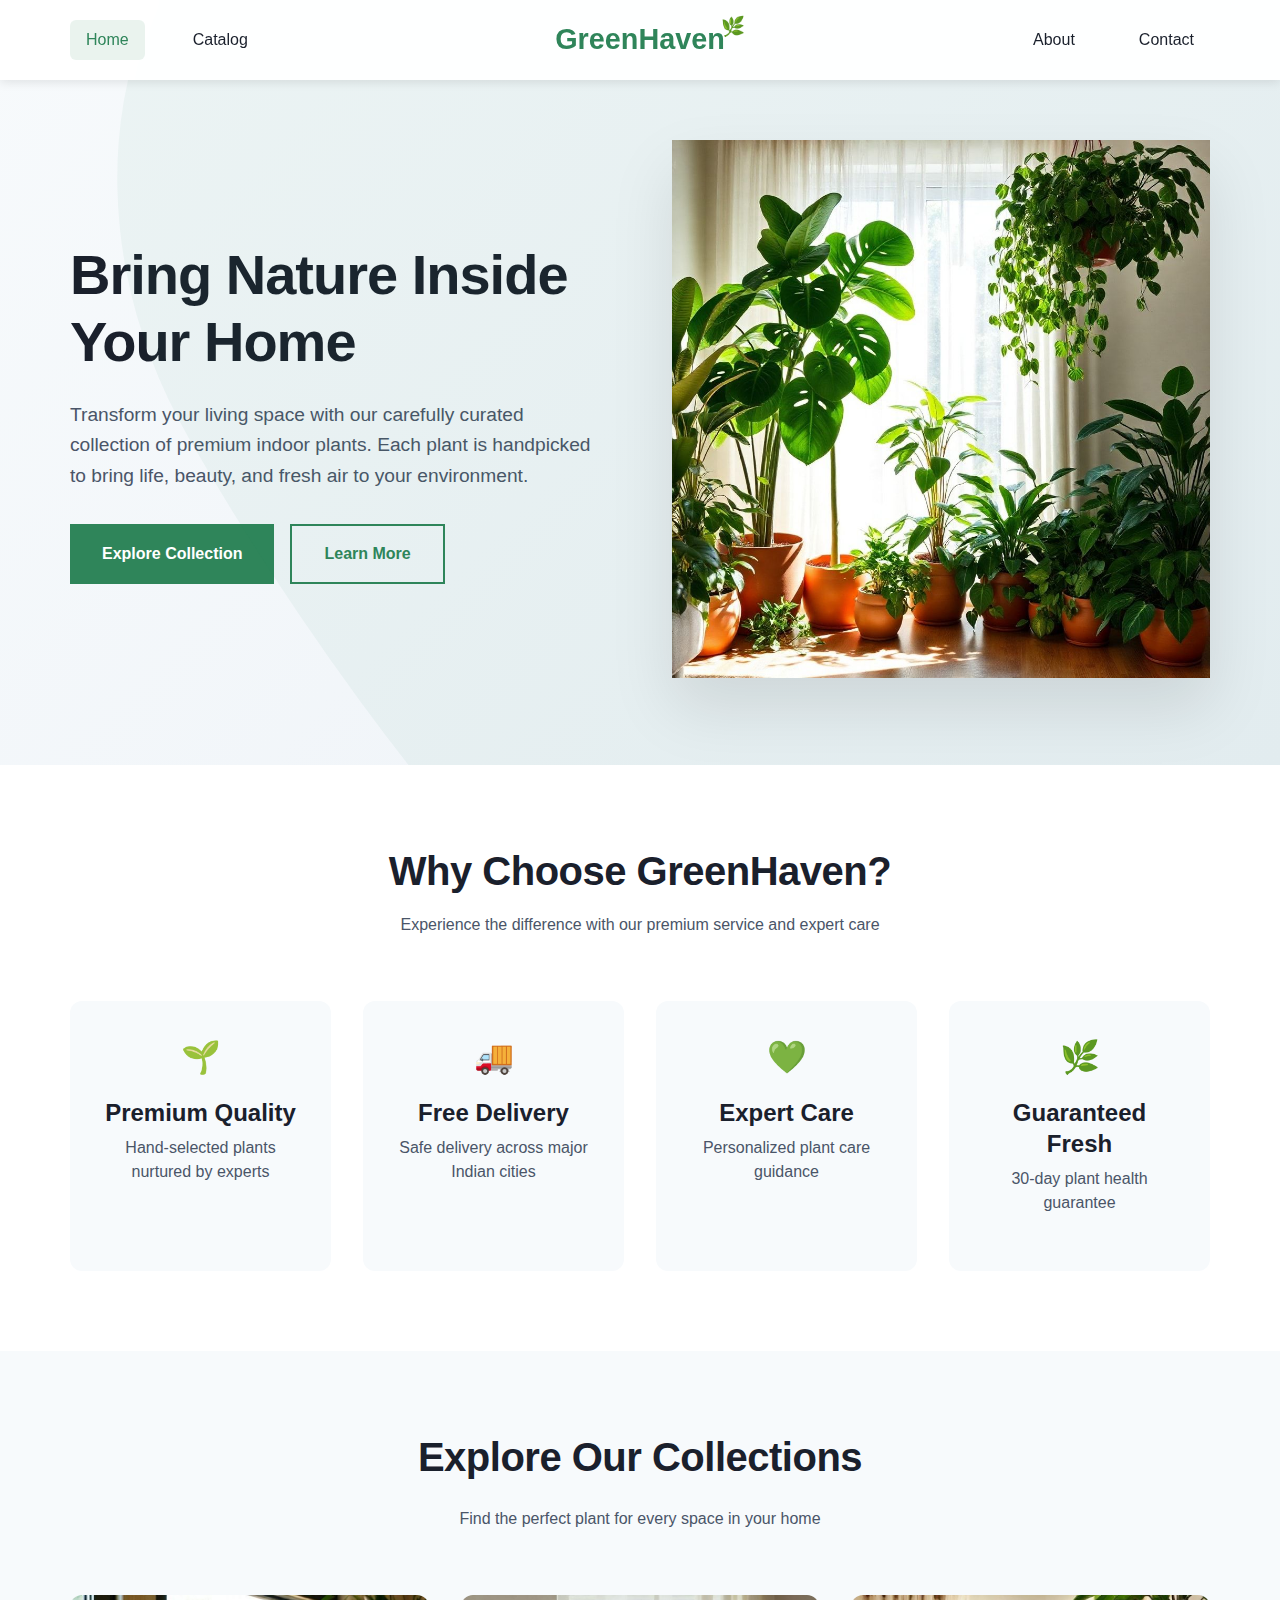
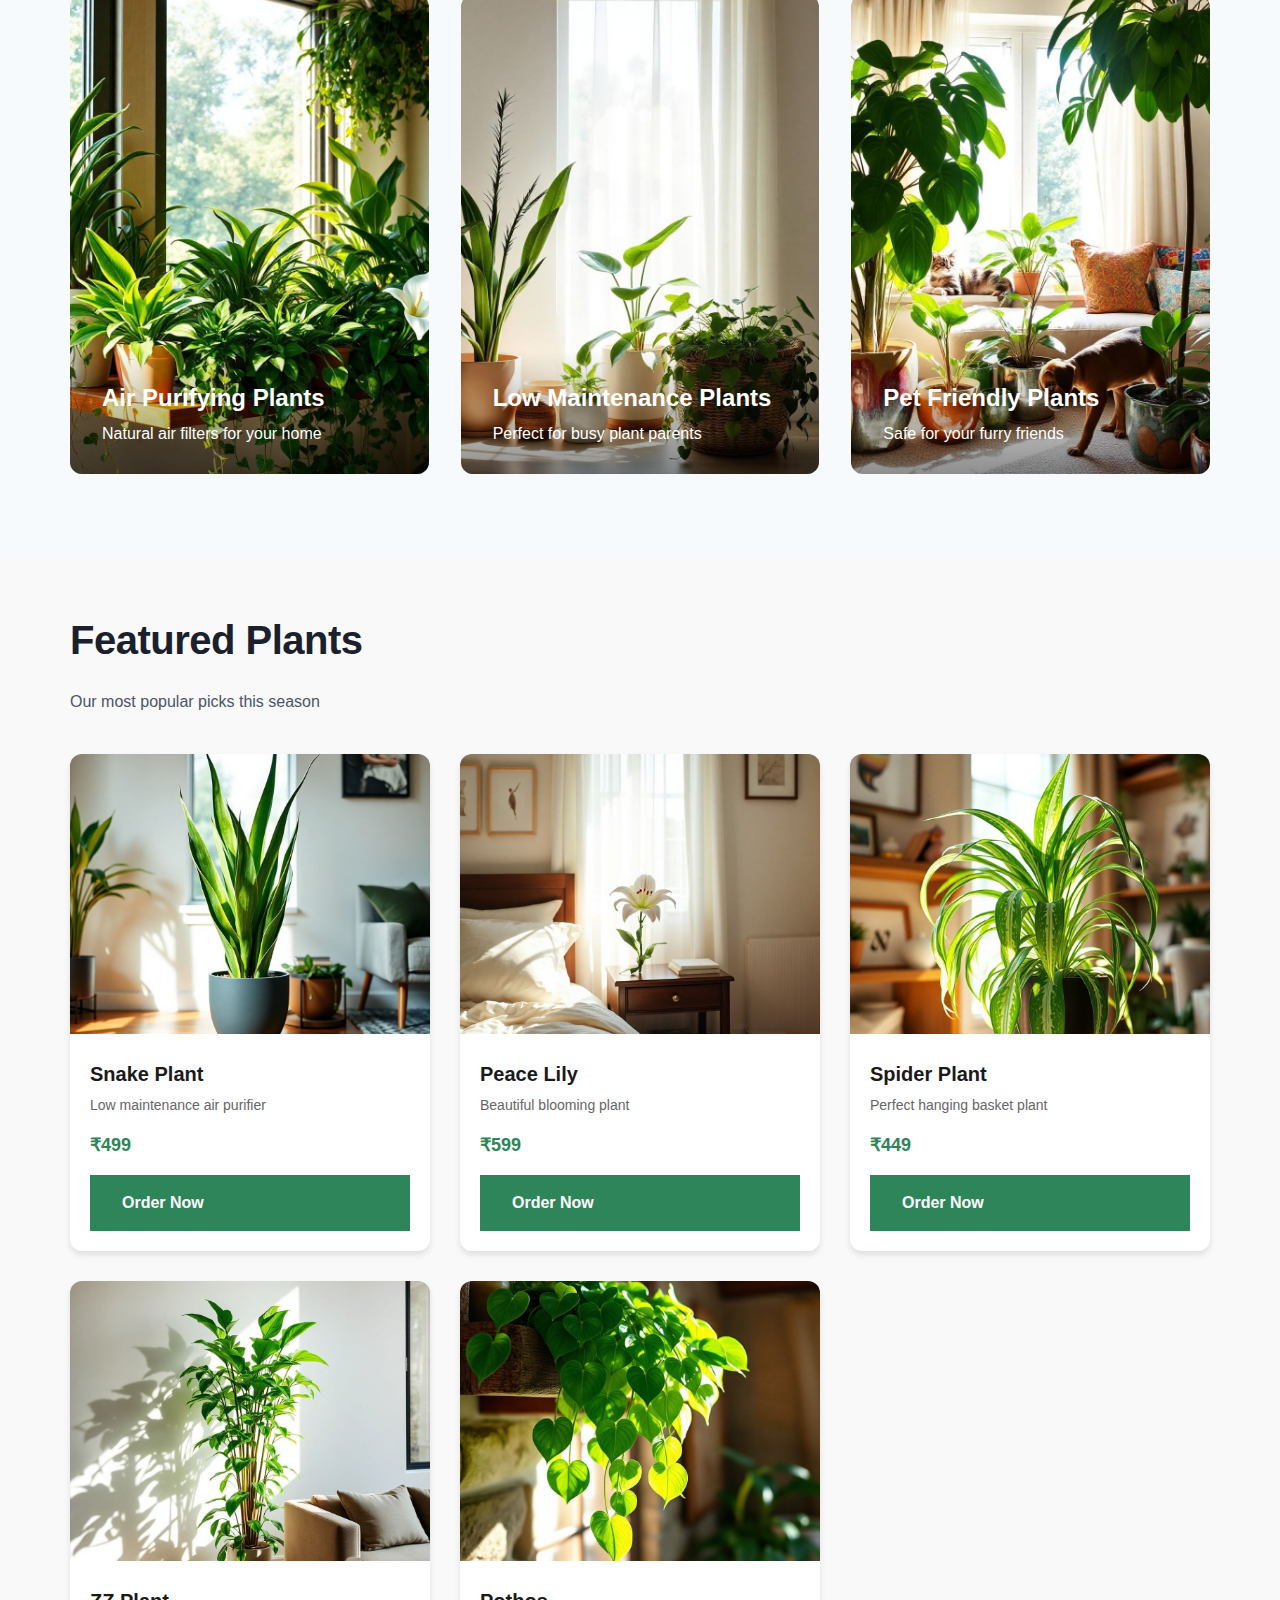
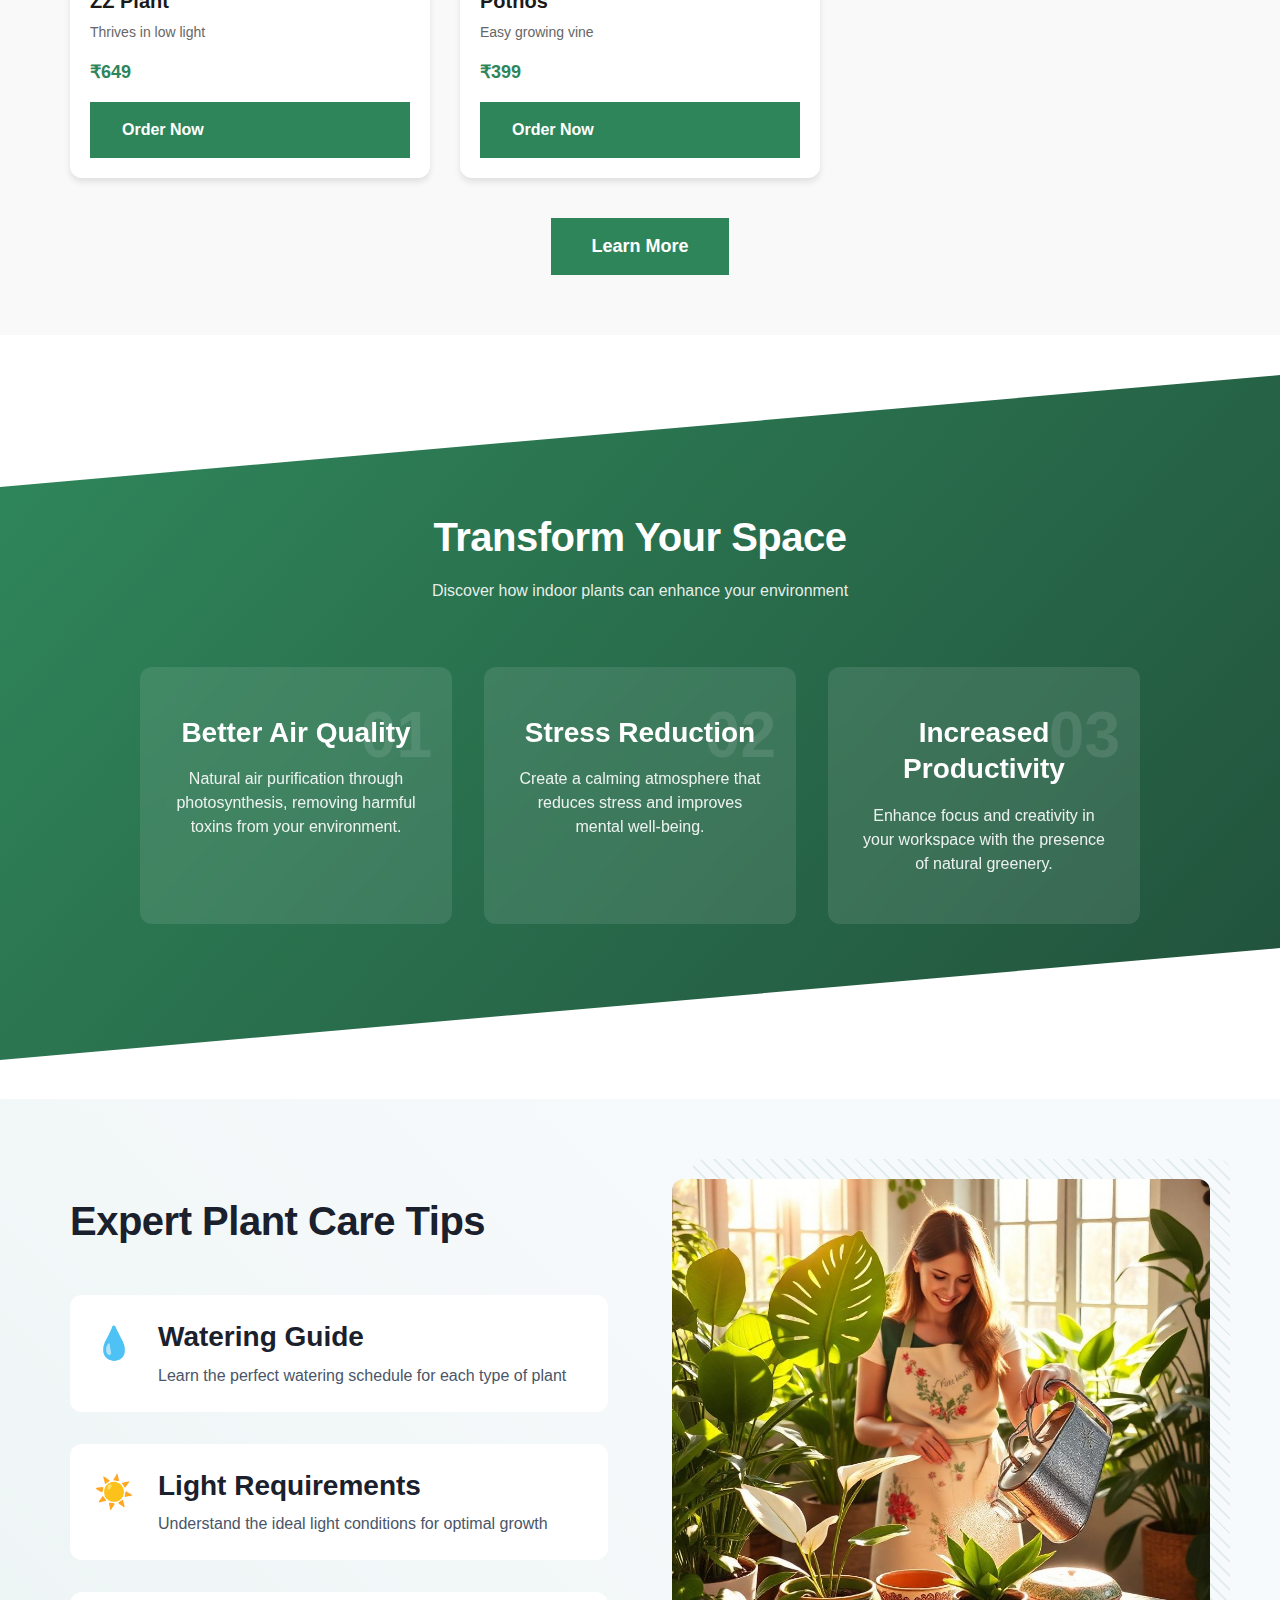
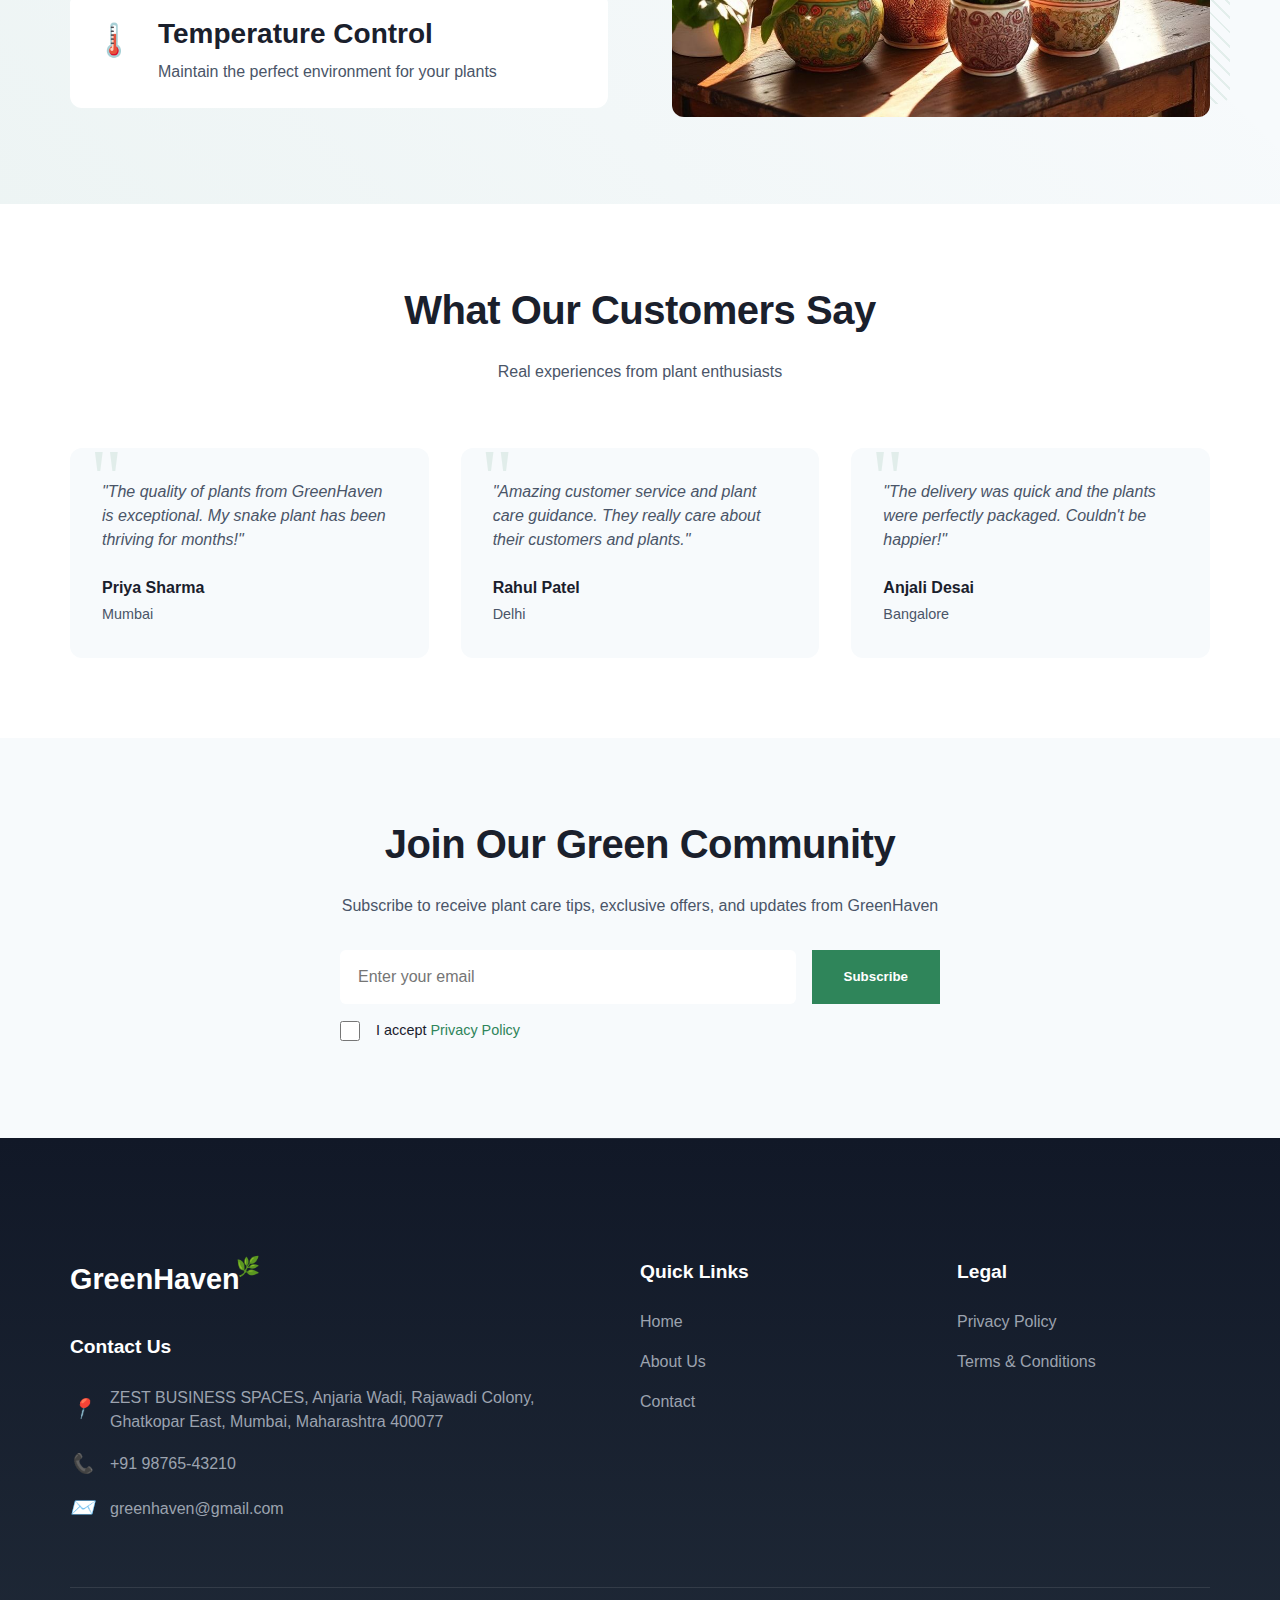
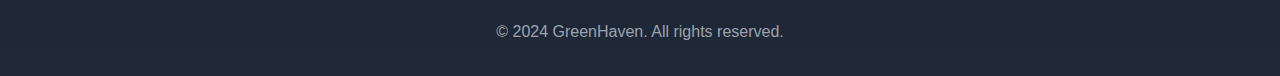
==== index.html @ f8d78986 "initial commit" ====
<!DOCTYPE html>
<html lang="en">
<head>
    <meta charset="UTF-8">
    <meta name="viewport" content="width=device-width, initial-scale=1.0">
    <title>GreenHaven - Premium Indoor Plants in India</title>
    <meta name="description" content="Discover our collection of premium indoor plants. We offer a wide variety of air-purifying, low-maintenance, and pet-friendly plants for your home or office.">
    <link rel="stylesheet" href="css/style.css">
</head>
<body>
    <header class="header">
        <div class="container">
            <nav class="nav-left">
                <a href="index.html" class="nav-link active">Home</a>
                <a href="catalog.html" class="nav-link">Catalog</a>
            </nav>
            <a href="index.html" class="logo">GreenHaven</a>
            <nav class="nav-right">
                <a href="about.html" class="nav-link">About</a>
                <a href="contact.html" class="nav-link">Contact</a>
            </nav>
            <button class="nav-toggle" aria-label="Toggle menu">
                <span></span>
                <span></span>
                <span></span>
            </button>
        </div>
    </header>

    <main>
        <section class="hero">
            <div class="container">
                <div class="hero-content">
                    <h1>Bring Nature Inside Your Home</h1>
                    <p>Transform your living space with our carefully curated collection of premium indoor plants. Each plant is handpicked to bring life, beauty, and fresh air to your environment.</p>
                    <div class="hero-buttons">
                        <a href="#featured" class="btn">Explore Collection</a>
                        <a href="about.html" class="btn btn-outline">Learn More</a>
                    </div>
                </div>
                <div class="hero-image">
                    <img src="img/home-bg.jpg" alt="Beautiful indoor plants collection">
                </div>
            </div>
        </section>

        <section class="features">
            <div class="container">
                <div class="features-header">
                    <h2>Why Choose GreenHaven?</h2>
                    <p>Experience the difference with our premium service and expert care</p>
                </div>
                <div class="features-grid">
                    <div class="feature-card">
                        <div class="feature-icon">🌱</div>
                        <h3>Premium Quality</h3>
                        <p>Hand-selected plants nurtured by experts</p>
                    </div>
                    <div class="feature-card">
                        <div class="feature-icon">🚚</div>
                        <h3>Free Delivery</h3>
                        <p>Safe delivery across major Indian cities</p>
                    </div>
                    <div class="feature-card">
                        <div class="feature-icon">💚</div>
                        <h3>Expert Care</h3>
                        <p>Personalized plant care guidance</p>
                    </div>
                    <div class="feature-card">
                        <div class="feature-icon">🌿</div>
                        <h3>Guaranteed Fresh</h3>
                        <p>30-day plant health guarantee</p>
                    </div>
                </div>
            </div>
        </section>

        <section class="categories">
            <div class="container">
                <div class="categories-header">
                    <h2>Explore Our Collections</h2>
                    <p>Find the perfect plant for every space in your home</p>
                </div>
                <div class="categories-grid">
                    <div class="category-card">
                        <img src="img/category1.jpg" alt="Air Purifying Plants">
                        <div class="category-content">
                            <h3>Air Purifying Plants</h3>
                            <p>Natural air filters for your home</p>
                            <a href="catalog.html" class="btn">View Collection</a>
                        </div>
                    </div>
                    <div class="category-card">
                        <img src="img/category2.jpg" alt="Low Maintenance Plants">
                        <div class="category-content">
                            <h3>Low Maintenance Plants</h3>
                            <p>Perfect for busy plant parents</p>
                            <a href="catalog.html" class="btn">View Collection</a>
                        </div>
                    </div>
                    <div class="category-card">
                        <img src="img/category3.jpg" alt="Pet Friendly Plants">
                        <div class="category-content">
                            <h3>Pet Friendly Plants</h3>
                            <p>Safe for your furry friends</p>
                            <a href="catalog.html" class="btn">View Collection</a>
                        </div>
                    </div>
                </div>
            </div>
        </section>

        <section class="featured">
            <div class="container">
                <div class="section-header">
                    <h2>Featured Plants</h2>
                    <p>Our most popular picks this season</p>
                </div>
                <div class="featured-grid">
                    <div class="product-card">
                        <img src="img/feature1.jpg" alt="Snake Plant">
                        <div class="product-content">
                            <h3>Snake Plant</h3>
                            <p>Low maintenance air purifier</p>
                            <span class="price">₹499</span>
                            <a href="contact.html" class="btn">Order Now</a>
                        </div>
                    </div>
                    <div class="product-card">
                        <img src="img/feature2.jpg" alt="Peace Lily">
                        <div class="product-content">
                            <h3>Peace Lily</h3>
                            <p>Beautiful blooming plant</p>
                            <span class="price">₹599</span>
                            <a href="contact.html" class="btn">Order Now</a>
                        </div>
                    </div>
                    <div class="product-card">
                        <img src="img/feature3.jpg" alt="Spider Plant">
                        <div class="product-content">
                            <h3>Spider Plant</h3>
                            <p>Perfect hanging basket plant</p>
                            <span class="price">₹449</span>
                            <a href="contact.html" class="btn">Order Now</a>
                        </div>
                    </div>
                    <div class="product-card">
                        <img src="img/feature4.jpg" alt="ZZ Plant">
                        <div class="product-content">
                            <h3>ZZ Plant</h3>
                            <p>Thrives in low light</p>
                            <span class="price">₹649</span>
                            <a href="contact.html" class="btn">Order Now</a>
                        </div>
                    </div>
                    <div class="product-card">
                        <img src="img/feature5.jpg" alt="Pothos">
                        <div class="product-content">
                            <h3>Pothos</h3>
                            <p>Easy growing vine</p>
                            <span class="price">₹399</span>
                            <a href="contact.html" class="btn">Order Now</a>
                        </div>
                    </div>
                </div>
                <div class="featured-cta">
                    <a href="catalog.html" class="btn btn-lg">Learn More</a>
                </div>
            </div>
        </section>

        <section class="benefits-diagonal">
            <div class="container">
                <div class="benefits-content">
                    <h2>Transform Your Space</h2>
                    <p>Discover how indoor plants can enhance your environment</p>
                    <div class="benefits-cards">
                        <div class="benefit-card">
                            <span class="benefit-number">01</span>
                            <h3>Better Air Quality</h3>
                            <p>Natural air purification through photosynthesis, removing harmful toxins from your environment.</p>
                        </div>
                        <div class="benefit-card">
                            <span class="benefit-number">02</span>
                            <h3>Stress Reduction</h3>
                            <p>Create a calming atmosphere that reduces stress and improves mental well-being.</p>
                        </div>
                        <div class="benefit-card">
                            <span class="benefit-number">03</span>
                            <h3>Increased Productivity</h3>
                            <p>Enhance focus and creativity in your workspace with the presence of natural greenery.</p>
                        </div>
                    </div>
                </div>
            </div>
        </section>

        <section class="showcase">
            <div class="container">
                <div class="showcase-grid">
                    <div class="showcase-content">
                        <h2>Expert Plant Care Tips</h2>
                        <div class="care-tips">
                            <div class="tip">
                                <div class="tip-icon">💧</div>
                                <div class="tip-content">
                                    <h3>Watering Guide</h3>
                                    <p>Learn the perfect watering schedule for each type of plant</p>
                                </div>
                            </div>
                            <div class="tip">
                                <div class="tip-icon">☀️</div>
                                <div class="tip-content">
                                    <h3>Light Requirements</h3>
                                    <p>Understand the ideal light conditions for optimal growth</p>
                                </div>
                            </div>
                            <div class="tip">
                                <div class="tip-icon">🌡️</div>
                                <div class="tip-content">
                                    <h3>Temperature Control</h3>
                                    <p>Maintain the perfect environment for your plants</p>
                                </div>
                            </div>
                        </div>
                    </div>
                    <div class="showcase-image">
                        <img src="img/showcase.jpg" alt="Plant care demonstration">
                        <div class="showcase-pattern"></div>
                    </div>
                </div>
            </div>
        </section>

        <section class="testimonials">
            <div class="container">
                <div class="testimonials-header">
                    <h2>What Our Customers Say</h2>
                    <p>Real experiences from plant enthusiasts</p>
                </div>
                <div class="testimonials-wrapper">
                    <div class="testimonial">
                        <div class="testimonial-content">
                            <p>"The quality of plants from GreenHaven is exceptional. My snake plant has been thriving for months!"</p>
                            <div class="testimonial-author">
                                <div class="author-info">
                                    <h4>Priya Sharma</h4>
                                    <p>Mumbai</p>
                                </div>
                            </div>
                        </div>
                    </div>
                    <div class="testimonial">
                        <div class="testimonial-content">
                            <p>"Amazing customer service and plant care guidance. They really care about their customers and plants."</p>
                            <div class="testimonial-author">
                                <div class="author-info">
                                    <h4>Rahul Patel</h4>
                                    <p>Delhi</p>
                                </div>
                            </div>
                        </div>
                    </div>
                    <div class="testimonial">
                        <div class="testimonial-content">
                            <p>"The delivery was quick and the plants were perfectly packaged. Couldn't be happier!"</p>
                            <div class="testimonial-author">
                                <div class="author-info">
                                    <h4>Anjali Desai</h4>
                                    <p>Bangalore</p>
                                </div>
                            </div>
                        </div>
                    </div>
                </div>
            </div>
        </section>

        <section class="newsletter">
            <div class="container">
                <div class="newsletter-content">
                    <div class="newsletter-text">
                        <h2>Join Our Green Community</h2>
                        <p>Subscribe to receive plant care tips, exclusive offers, and updates from GreenHaven</p>
                    </div>
                    <form action="thanks_form.php" method="POST" class="newsletter-form">
                        <div class="form-group">
                            <input type="email" name="email" placeholder="Enter your email" required>
                            <button type="submit" class="btn">Subscribe</button>
                        </div>
                        <div class="form-group checkbox-group">
                            <input type="checkbox" id="newsletter-privacy" name="privacy" value="on" required>
                            <label for="newsletter-privacy">I accept <a href="privacy-policy.html">Privacy Policy</a></label>
                        </div>
                    </form>
                </div>
            </div>
        </section>
    </main>

    <footer class="footer">
        <div class="container">
            <div class="footer-grid">
                <div class="footer-brand">
                    <a href="index.html" class="logo">GreenHaven</a>
                    <div class="footer-contact">
                        <h4>Contact Us</h4>
                        <div class="footer-contact-list">
                            <div class="contact-item">
                                <i>📍</i>
                                <a href="https://maps.app.goo.gl/xHXfUvN7m8fywmsn8" target="_blank">
                                    ZEST BUSINESS SPACES, Anjaria Wadi, Rajawadi Colony, Ghatkopar East, Mumbai, Maharashtra 400077
                                </a>
                            </div>
                            <div class="contact-item">
                                <i>📞</i>
                                <a href="tel:+919876543210">+91 98765-43210</a>
                            </div>
                            <div class="contact-item">
                                <i>✉️</i>
                                <a href="mailto:greenhaven@gmail.com">greenhaven@gmail.com</a>
                            </div>
                        </div>
                    </div>
                </div>
                <nav class="footer-nav">
                    <h4>Quick Links</h4>
                    <ul>
                        <li><a href="index.html">Home</a></li>
                        <li><a href="about.html">About Us</a></li>
                        <li><a href="contact.html">Contact</a></li>
                    </ul>
                </nav>
                <nav class="footer-nav">
                    <h4>Legal</h4>
                    <ul>
                        <li><a href="privacy-policy.html">Privacy Policy</a></li>
                        <li><a href="terms-conditions.html">Terms & Conditions</a></li>
                    </ul>
                </nav>
            </div>
            <div class="footer-bottom">
                <p class="copyright">© 2024 GreenHaven. All rights reserved.</p>
            </div>
        </div>
    </footer>

    <script src="js/slider.js"></script>
</body>
</html>
---- css/style.css ----
/* Font Face */
@font-face {
    font-family: 'Poppins';
    src: url('../fonts/Poppins-Light.woff2') format('woff2'),
         url('../fonts/Poppins-Light.woff') format('woff');
    font-weight: 300;
    font-style: normal;
    font-display: swap;
}

@font-face {
    font-family: 'Poppins';
    src: url('../fonts/Poppins-Regular.woff2') format('woff2'),
         url('../fonts/Poppins-Regular.woff') format('woff');
    font-weight: 400;
    font-style: normal;
    font-display: swap;
}

@font-face {
    font-family: 'Poppins';
    src: url('../fonts/Poppins-Medium.woff2') format('woff2'),
         url('../fonts/Poppins-Medium.woff') format('woff');
    font-weight: 500;
    font-style: normal;
    font-display: swap;
}

@font-face {
    font-family: 'Poppins';
    src: url('../fonts/Poppins-SemiBold.woff2') format('woff2'),
         url('../fonts/Poppins-SemiBold.woff') format('woff');
    font-weight: 600;
    font-style: normal;
    font-display: swap;
}

@font-face {
    font-family: 'Poppins';
    src: url('../fonts/Poppins-Bold.woff2') format('woff2'),
         url('../fonts/Poppins-Bold.woff') format('woff');
    font-weight: 700;
    font-style: normal;
    font-display: swap;
}

/* Root Variables */
:root {
    --primary-color: #2F855A;
    --primary-dark: #22543D;
    --text-color: #1A202C;
    --light-text: #4A5568;
    --bg-color: #F7FAFC;
    --white: #FFFFFF;
    --container-width: 1200px;
    --header-height: 80px;
    --section-spacing: 80px;
    --card-radius: 12px;
    --transition: all 0.3s ease;
    --font-family: 'Poppins', -apple-system, BlinkMacSystemFont, 'Segoe UI', Roboto, Oxygen, Ubuntu, Cantarell, 'Open Sans', 'Helvetica Neue', sans-serif;
}

/* Base Styles */
* {
    margin: 0;
    padding: 0;
    box-sizing: border-box;
}

body {
    font-family: var(--font-family);
    color: var(--text-color);
    line-height: 1.5;
    background: var(--white);
}

.container {
    max-width: var(--container-width);
    margin: 0 auto;
    padding: 0 30px;
}

/* Typography */
h1, h2, h3 {
    font-weight: 700;
    line-height: 1.3;
    margin-bottom: 1.5rem;
}

h1 {
    font-size: 4rem;
    letter-spacing: -1px;
}

h2 {
    font-size: 2.5rem;
    letter-spacing: -0.5px;
}

h3 {
    font-size: 1.75rem;
}

p {
    margin-bottom: 1.5rem;
    color: var(--light-text);
}

/* Buttons */
.btn {
    display: inline-flex;
    align-items: center;
    padding: 16px 32px;
    background: var(--primary-color);
    color: white;
    text-decoration: none;
    border-radius: var(--border-radius);
    font-weight: 600;
    transition: var(--transition);
    border: none;
    cursor: pointer;
}

.btn:hover {
    background: var(--accent-color);
    transform: translateY(-2px);
    box-shadow: 0 10px 20px rgba(0,0,0,0.1);
}

.btn-outline {
    background: transparent;
    border: 2px solid var(--primary-color);
    color: var(--primary-color);
}

.btn-outline:hover {
    background: var(--primary-color);
    color: white;
}

/* Header */
.header {
    position: fixed;
    top: 0;
    left: 0;
    width: 100%;
    height: var(--header-height);
    background: rgba(255, 255, 255, 0.95);
    backdrop-filter: blur(8px);
    box-shadow: 0 2px 10px rgba(0, 0, 0, 0.1);
    z-index: 1000;
    transition: var(--transition);
}

.header .container {
    display: grid;
    grid-template-columns: 1fr auto 1fr;
    align-items: center;
    height: 100%;
    gap: 2rem;
}

.nav-left, .nav-right {
    display: flex;
    align-items: center;
    gap: 2rem;
}

.nav-right {
    justify-content: flex-end;
}

.logo {
    font-size: 1.8rem;
    font-weight: 700;
    color: var(--primary-color);
    text-decoration: none;
    position: relative;
    justify-self: center;
}

.logo::after {
    content: '🌿';
    font-size: 1.2rem;
    position: absolute;
    top: -5px;
    right: -20px;
}

.nav-link {
    color: var(--text-color);
    text-decoration: none;
    font-weight: 500;
    padding: 0.5rem 1rem;
    border-radius: 6px;
    transition: var(--transition);
}

.nav-link:hover,
.nav-link.active {
    color: var(--primary-color);
    background: rgba(47, 133, 90, 0.1);
}

.nav-toggle {
    display: none;
    flex-direction: column;
    gap: 6px;
    background: none;
    border: none;
    padding: 0;
    cursor: pointer;
    width: 30px;
    height: 25px;
}

.nav-toggle span {
    display: block;
    width: 100%;
    height: 2px;
    background: var(--primary-color);
    transition: var(--transition);
}

.nav-toggle.active span:nth-child(1) {
    transform: translateY(8px) rotate(45deg);
}

.nav-toggle.active span:nth-child(2) {
    opacity: 0;
}

.nav-toggle.active span:nth-child(3) {
    transform: translateY(-8px) rotate(-45deg);
}

@media (max-width: 768px) {
    .header .container {
        grid-template-columns: auto auto;
    }

    .logo {
        order: 0;
        justify-self: start;
    }

    .nav-toggle {
        display: flex;
        order: 1;
        justify-self: end;
    }

    .nav-left, .nav-right {
        display: none;
    }

    .nav-left.active, .nav-right.active {
        display: flex;
        position: fixed;
        top: var(--header-height);
        left: 0;
        width: 100%;
        height: calc(100vh - var(--header-height));
        background: var(--white);
        flex-direction: column;
        align-items: center;
        justify-content: center;
        gap: 2rem;
        z-index: 1000;
    }
}

/* Hero section */
.hero {
    padding: calc(var(--header-height) + 60px) 0 var(--section-spacing);
    background: linear-gradient(135deg, #F7FAFC 0%, #EDF2F7 100%);
    position: relative;
    overflow: hidden;
}

.hero::before {
    content: '';
    position: absolute;
    top: -50%;
    right: -20%;
    width: 100%;
    height: 200%;
    background: var(--primary-color);
    transform: rotate(-30deg);
    opacity: 0.05;
    border-radius: 30% 70% 70% 30% / 30% 30% 70% 70%;
}

.hero .container {
    display: grid;
    grid-template-columns: 1fr 1fr;
    gap: 4rem;
    align-items: center;
}

.hero-content {
    max-width: 600px;
}

.hero-content h1 {
    font-size: 3.5rem;
    line-height: 1.2;
    margin-bottom: 1.5rem;
    color: var(--text-color);
}

.hero-content p {
    font-size: 1.2rem;
    line-height: 1.6;
    color: var(--light-text);
    margin-bottom: 2rem;
}

.hero-buttons {
    display: flex;
    gap: 1rem;
}

.hero-image {
    position: relative;
}

.hero-image::before {
    content: '';
    position: absolute;
    top: -20px;
    right: -20px;
    width: 100%;
    height: 100%;
    background: var(--accent-color);
    border-radius: var(--border-radius);
    opacity: 0.1;
    z-index: 0;
}

.hero-image img {
    position: relative;
    width: 100%;
    border-radius: var(--border-radius);
    box-shadow: 0 30px 60px rgba(0,0,0,0.1);
    z-index: 1;
}

/* Features section */
.features {
    padding: var(--section-spacing) 0;
    background: var(--white);
}

.features-header {
    text-align: center;
    max-width: 700px;
    margin: 0 auto 4rem;
}

.features-header h2 {
    font-size: 2.5rem;
    margin-bottom: 1rem;
}

.features-grid {
    display: grid;
    grid-template-columns: repeat(auto-fit, minmax(250px, 1fr));
    gap: 2rem;
}

.feature-card {
    padding: 2rem;
    background: var(--bg-color);
    border-radius: var(--card-radius);
    text-align: center;
    transition: var(--transition);
}

.feature-card:hover {
    transform: translateY(-5px);
    box-shadow: 0 10px 20px rgba(0, 0, 0, 0.1);
}

.feature-icon {
    font-size: 2.5rem;
    margin-bottom: 1rem;
}

.feature-card h3 {
    font-size: 1.5rem;
    margin-bottom: 0.5rem;
}

/* Categories section */
.categories {
    padding: var(--section-spacing) 0;
    background: var(--bg-color);
}

.categories-header {
    text-align: center;
    max-width: 700px;
    margin: 0 auto 4rem;
}

.categories-grid {
    display: grid;
    grid-template-columns: repeat(auto-fit, minmax(300px, 1fr));
    gap: 2rem;
}

.category-card {
    position: relative;
    border-radius: var(--card-radius);
    overflow: hidden;
    aspect-ratio: 3/4;
}

.category-card img {
    width: 100%;
    height: 100%;
    object-fit: cover;
    transition: var(--transition);
}

.category-content {
    position: absolute;
    bottom: 0;
    left: 0;
    right: 0;
    padding: 2rem;
    background: linear-gradient(to top, rgba(0, 0, 0, 0.8), transparent);
    color: var(--white);
    transform: translateY(100px);
    transition: var(--transition);
}

.category-card:hover .category-content {
    transform: translateY(0);
}

.category-card:hover img {
    transform: scale(1.1);
}

.category-content p {
		color: #fff;
}

.category-content h3 {
    font-size: 1.5rem;
    margin-bottom: 0.5rem;
}

.category-content .btn {
    margin-top: 1rem;
    background: var(--white);
    color: var(--primary-color);
}

.category-content .btn:hover {
    background: var(--primary-color);
    color: var(--white);
}

/* Featured Section */
.featured {
    padding: 60px 0;
    background: #f9f9f9;
}

.featured-grid {
    display: grid;
    grid-template-columns: repeat(3, 1fr);
    gap: 30px;
    margin-top: 40px;
}

.product-card {
    background: #fff;
    border-radius: 12px;
    overflow: hidden;
    box-shadow: 0 2px 8px rgba(0, 0, 0, 0.1);
    transition: transform 0.3s ease, box-shadow 0.3s ease;
}

.product-card:hover {
    transform: translateY(-5px);
    box-shadow: 0 4px 15px rgba(0, 0, 0, 0.15);
}

.product-card img {
    width: 100%;
    height: 280px;
    object-fit: cover;
    transition: transform 0.3s ease;
}

.product-card:hover img {
    transform: scale(1.05);
}

.product-content {
    padding: 20px;
}

.product-content h3 {
    margin: 0 0 8px;
    font-size: 20px;
    color: #1a1a1a;
}

.product-content p {
    margin: 0 0 16px;
    font-size: 14px;
    color: #666;
}

.product-content .price {
    display: block;
    font-size: 18px;
    font-weight: 600;
    color: var(--primary-color);
    margin-bottom: 16px;
}

.product-content .btn {
    width: 100%;
}

.featured-cta {
    text-align: center;
    margin-top: 40px;
}

.btn-lg {
    padding: 15px 40px;
    font-size: 18px;
}

@media (max-width: 1024px) {
    .featured-grid {
        grid-template-columns: repeat(2, 1fr);
        gap: 20px;
    }
}

@media (max-width: 768px) {
    .featured {
        padding: 40px 0;
    }
    
    .featured-grid {
        grid-template-columns: 1fr;
        gap: 20px;
    }
    
    .product-card img {
        height: 240px;
    }
    
    .product-content {
        padding: 15px;
    }
}

/* Footer */
.footer {
    background: linear-gradient(to bottom, #111827, #1F2937);
    color: var(--white);
    padding-top: 120px;
    position: relative;
}

.footer::before {
    content: '';
    position: absolute;
    top: 0;
    left: 50%;
    transform: translateX(-50%);
    width: 80%;
    height: 1px;
    background: linear-gradient(to right, transparent, rgba(255, 255, 255, 0.1), transparent);
}

.footer-grid {
    display: grid;
    grid-template-columns: 2fr 1fr 1fr;
    gap: 4rem;
    margin-bottom: 4rem;
}

.footer .logo {
    color: var(--white);
    margin-bottom: 2rem;
    display: inline-block;
}

.footer-contact h4 {
    font-size: 1.2rem;
    margin-bottom: 1.5rem;
    color: var(--white);
}

.footer-contact-list {
    display: flex;
    flex-direction: column;
    gap: 1rem;
}

.contact-item {
    display: flex;
    align-items: center;
    gap: 1rem;
}

.contact-item i {
    font-size: 1.2rem;
}

.contact-item a {
    color: #9CA3AF;
    text-decoration: none;
    transition: var(--transition);
}

.contact-item a:hover {
    color: var(--white);
}

.footer-nav h4 {
    font-size: 1.2rem;
    margin-bottom: 1.5rem;
    color: var(--white);
}

.footer-nav ul {
    list-style: none;
}

.footer-nav li:not(:last-child) {
    margin-bottom: 1rem;
}

.footer-nav a {
    color: #9CA3AF;
    text-decoration: none;
    transition: var(--transition);
}

.footer-nav a:hover {
    color: var(--white);
}

.footer-bottom {
    padding: 2rem 0;
    border-top: 1px solid rgba(255, 255, 255, 0.1);
    text-align: center;
}

.copyright {
    color: #9CA3AF;
    margin: 0;
}

@media (max-width: 768px) {
    .footer-grid {
        grid-template-columns: 1fr;
        gap: 3rem;
    }
}

/* Responsive Design */
@media (max-width: 1024px) {
    :root {
        --section-spacing: 80px;
    }

    .hero-content h1 {
        font-size: 3rem;
    }

    .slide {
        flex: 0 0 calc(50% - 1rem);
    }
}

@media (max-width: 768px) {
    .hero .container {
        grid-template-columns: 1fr;
        text-align: center;
    }

    .hero-buttons {
        justify-content: center;
    }

    .hero-image {
        grid-row: 1;
    }

    .slide {
        flex: 0 0 100%;
    }

    .footer-grid {
        grid-template-columns: 1fr;
        gap: 3rem;
    }
}

@media (max-width: 640px) {
    :root {
        --section-spacing: 60px;
    }

    .hero-content h1 {
        font-size: 2.5rem;
    }

    .features-grid,
    .categories-grid {
        grid-template-columns: 1fr;
    }

    .nav-toggle {
        display: block;
    }

    .nav-list {
        position: fixed;
        top: var(--header-height);
        left: 0;
        width: 100%;
        height: calc(100vh - var(--header-height));
        background: var(--white);
        flex-direction: column;
        align-items: center;
        padding: 2rem;
        transform: translateX(100%);
        transition: var(--transition);
    }

    .nav-list.active {
        transform: translateX(0);
    }
}

/* About Hero Section */
.about-hero {
    padding: calc(var(--header-height) + 60px) 0 var(--section-spacing);
    background: linear-gradient(135deg, var(--primary-color) 0%, var(--primary-dark) 100%);
    color: var(--white);
    position: relative;
    overflow: hidden;
}

.about-hero::before {
    content: '';
    position: absolute;
    top: 0;
    right: 0;
    width: 100%;
    height: 100%;
    background: url('path-to-pattern.svg') repeat;
    opacity: 0.1;
}

.about-hero-content {
    max-width: 800px;
    margin: 0 auto;
    text-align: center;
    position: relative;
    z-index: 1;
}

.about-hero h1 {
    font-size: 3.5rem;
    color: var(--white);
    margin-bottom: 1.5rem;
}

.about-hero p {
    font-size: 1.2rem;
    color: rgba(255, 255, 255, 0.9);
    margin-bottom: 0;
}

/* About Story Section */
.about-story {
    padding: var(--section-spacing) 0;
    background: var(--white);
}

.about-story-grid {
    display: grid;
    grid-template-columns: 1fr 1fr;
    gap: 4rem;
    align-items: center;
}

.about-story-image {
    position: relative;
    border-radius: var(--card-radius);
    overflow: hidden;
    aspect-ratio: 4/3;
}

.about-story-image::before {
    content: '';
    position: absolute;
    top: 20px;
    left: 20px;
    right: -20px;
    bottom: -20px;
    background: var(--primary-color);
    opacity: 0.1;
    border-radius: var(--card-radius);
    z-index: 0;
}

.about-story-image img {
    width: 100%;
    height: 100%;
    object-fit: cover;
    border-radius: var(--card-radius);
    position: relative;
    z-index: 1;
}

.about-story-content h2 {
    color: var(--text-color);
    margin-bottom: 1.5rem;
}

.about-story-content p {
    margin-bottom: 1.5rem;
}

/* About Values Section */
.about-values {
    padding: var(--section-spacing) 0;
    background: var(--bg-color);
}

.about-values h2 {
    text-align: center;
    margin-bottom: 3rem;
}

.values-grid {
    display: grid;
    grid-template-columns: repeat(auto-fit, minmax(250px, 1fr));
    gap: 2rem;
}

.value-card {
    background: var(--white);
    padding: 2.5rem;
    border-radius: var(--card-radius);
    text-align: center;
    transition: var(--transition);
}

.value-card:hover {
    transform: translateY(-5px);
    box-shadow: 0 15px 30px rgba(0, 0, 0, 0.1);
}

.value-icon {
    font-size: 3rem;
    margin-bottom: 1.5rem;
}

.value-card h3 {
    color: var(--text-color);
    margin-bottom: 1rem;
}

.value-card p {
    margin-bottom: 0;
    color: var(--light-text);
}

/* About Team Section */
.about-team {
    padding: var(--section-spacing) 0;
    background: var(--white);
}

.about-team h2 {
    text-align: center;
    margin-bottom: 3rem;
}

.team-grid {
    display: grid;
    grid-template-columns: repeat(auto-fit, minmax(300px, 1fr));
    gap: 2rem;
}

.team-card {
    background: var(--bg-color);
    border-radius: var(--card-radius);
    overflow: hidden;
    transition: var(--transition);
}

.team-card:hover {
    transform: translateY(-5px);
    box-shadow: 0 15px 30px rgba(0, 0, 0, 0.1);
}

.team-card img {
    width: 100%;
    height: 250px;
    object-fit: cover;
}

.team-card h3 {
    padding: 1.5rem 1.5rem 0.5rem;
    color: var(--text-color);
}

.team-card p {
    padding: 0 1.5rem 1.5rem;
    margin-bottom: 0;
    color: var(--light-text);
}

/* About CTA Section */
.about-cta {
    padding: var(--section-spacing) 0;
    background: linear-gradient(135deg, var(--primary-color) 0%, var(--primary-dark) 100%);
    color: var(--white);
}

.cta-content {
    max-width: 700px;
    margin: 0 auto;
    text-align: center;
}

.cta-content h2 {
    color: var(--white);
    margin-bottom: 1rem;
}

.cta-content p {
    color: rgba(255, 255, 255, 0.9);
    margin-bottom: 2rem;
}

.cta-buttons {
    display: flex;
    gap: 1rem;
    justify-content: center;
}

.cta-buttons .btn-outline {
    border-color: var(--white);
    color: var(--white);
}

.cta-buttons .btn-outline:hover {
    background: var(--white);
    color: var(--primary-color);
}

/* Responsive Styles for About Page */
@media (max-width: 1024px) {
    .about-hero h1 {
        font-size: 3rem;
    }
}

@media (max-width: 768px) {
    .about-story-grid {
        grid-template-columns: 1fr;
        gap: 2rem;
    }

    .about-story-image {
        order: -1;
    }

    .about-hero h1 {
        font-size: 2.5rem;
    }

    .value-card,
    .team-card {
        max-width: 400px;
        margin: 0 auto;
    }
}

@media (max-width: 640px) {
    .about-hero h1 {
        font-size: 2rem;
    }

    .cta-buttons {
        flex-direction: column;
    }

    .value-card {
        padding: 2rem;
    }
}

/* Slider Fixes */
.slider-container {
    margin: 0 -30px;
    padding: 2rem 30px;
}

.slider-wrapper {
    margin: 0 -1rem;
}

.slide {
    padding: 1rem;
}

.slider-nav {
    position: relative;
    z-index: 2;
}

/* Contact Hero Section */
.contact-hero {
    padding: calc(var(--header-height) + 60px) 0 var(--section-spacing);
    background: linear-gradient(135deg, var(--primary-color) 0%, var(--primary-dark) 100%);
    color: var(--white);
    position: relative;
    overflow: hidden;
}

.contact-hero::before {
    content: '';
    position: absolute;
    top: -50%;
    right: -20%;
    width: 100%;
    height: 200%;
    background: rgba(255, 255, 255, 0.1);
    transform: rotate(-30deg);
    border-radius: 30% 70% 70% 30% / 30% 30% 70% 70%;
}

.contact-hero-content {
    max-width: 800px;
    margin: 0 auto;
    text-align: center;
    position: relative;
    z-index: 1;
}

.contact-hero h1 {
    font-size: 3.5rem;
    color: var(--white);
    margin-bottom: 1.5rem;
}

.contact-hero p {
    font-size: 1.2rem;
    color: rgba(255, 255, 255, 0.9);
    margin-bottom: 0;
}

/* Contact Info Section */
.contact-info {
    padding: var(--section-spacing) 0;
    background: var(--white);
}

.contact-grid {
    display: grid;
    grid-template-columns: 1fr 1fr;
    gap: 4rem;
}

.contact-details h2,
.contact-form-wrapper h2 {
    margin-bottom: 3rem;
    color: var(--text-color);
}

.contact-cards {
    display: grid;
    grid-template-columns: repeat(auto-fit, minmax(250px, 1fr));
    gap: 2rem;
}

.contact-card {
    background: var(--bg-color);
    padding: 2rem;
    border-radius: var(--card-radius);
    text-align: center;
    transition: var(--transition);
}

.contact-card:hover {
    transform: translateY(-5px);
    box-shadow: 0 15px 30px rgba(0, 0, 0, 0.1);
}

.contact-card-icon {
    font-size: 2.5rem;
    margin-bottom: 1.5rem;
}

.contact-card h3 {
    color: var(--text-color);
    margin-bottom: 1rem;
}

.contact-link {
    color: var(--primary-color);
    text-decoration: none;
    font-weight: 500;
    transition: var(--transition);
    display: block;
    margin-bottom: 0.5rem;
}

.contact-link:hover {
    color: var(--primary-dark);
}

.contact-card p {
    color: var(--light-text);
    margin-bottom: 0;
    font-size: 0.9rem;
}

/* Contact Form */
.contact-form {
    background: var(--bg-color);
    padding: 3rem;
    border-radius: var(--card-radius);
}

.form-group {
    margin-bottom: 1.5rem;
}

.form-group label {
    display: block;
    margin-bottom: 0.5rem;
    color: var(--text-color);
    font-weight: 500;
}

.form-group input,
.form-group textarea {
    width: 100%;
    padding: 1rem;
    border: 2px solid transparent;
    background: var(--white);
    border-radius: calc(var(--card-radius) / 2);
    font-family: inherit;
    font-size: 1rem;
    color: var(--text-color);
    transition: var(--transition);
}

.form-group input:focus,
.form-group textarea:focus {
    outline: none;
    border-color: var(--primary-color);
    box-shadow: 0 0 0 4px rgba(47, 133, 90, 0.1);
}

.checkbox-group {
    display: flex;
    align-items: center;
    gap: 0.5rem;
    margin-bottom: 2rem;
}

.checkbox-group input[type="checkbox"] {
    width: 20px;
    height: 20px;
    margin: 0;
}

.checkbox-group label {
    margin: 0;
    font-size: 0.9rem;
}

.checkbox-group a {
    color: var(--primary-color);
    text-decoration: none;
}

.checkbox-group a:hover {
    text-decoration: underline;
}

/* Contact Map Section */
.contact-map {
    padding: var(--section-spacing) 0;
    background: var(--bg-color);
}

.contact-map h2 {
    text-align: center;
    margin-bottom: 3rem;
}

.map-wrapper {
    border-radius: var(--card-radius);
    overflow: hidden;
    box-shadow: 0 15px 30px rgba(0, 0, 0, 0.1);
}

/* Responsive Styles for Contact Page */
@media (max-width: 1024px) {
    .contact-hero h1 {
        font-size: 3rem;
    }
}

@media (max-width: 768px) {
    .contact-grid {
        grid-template-columns: 1fr;
        gap: 3rem;
    }

    .contact-form {
        padding: 2rem;
    }

    .contact-hero h1 {
        font-size: 2.5rem;
    }
}

@media (max-width: 640px) {
    .contact-hero h1 {
        font-size: 2rem;
    }

    .contact-cards {
        grid-template-columns: 1fr;
    }

    .contact-form {
        padding: 1.5rem;
    }
}

/* Benefits Diagonal Section */
.benefits-diagonal {
    position: relative;
    padding: var(--section-spacing) 0;
    background: linear-gradient(135deg, var(--primary-color) 0%, var(--primary-dark) 100%);
    color: var(--white);
    transform: skewY(-5deg);
    margin: 6rem 0;
}

.benefits-diagonal > * {
    transform: skewY(5deg);
}

.benefits-content {
    text-align: center;
    max-width: 1000px;
    margin: 0 auto;
}

.benefits-content h2 {
    color: var(--white);
    margin-bottom: 1rem;
}

.benefits-content > p {
    color: rgba(255, 255, 255, 0.9);
    margin-bottom: 4rem;
}

.benefits-cards {
    display: grid;
    grid-template-columns: repeat(auto-fit, minmax(300px, 1fr));
    gap: 2rem;
}

.benefits-diagonal .benefit-card {
    background: rgba(255, 255, 255, 0.1);
    backdrop-filter: blur(10px);
    padding: 3rem 2rem;
    border-radius: var(--card-radius);
    position: relative;
    overflow: hidden;
    transition: var(--transition);
}

.benefits-diagonal .benefit-card:hover {
    transform: translateY(-10px);
    background: rgba(255, 255, 255, 0.15);
}

.benefit-number {
    position: absolute;
    top: 20px;
    right: 20px;
    font-size: 4rem;
    font-weight: 800;
    opacity: 0.1;
    color: var(--white);
}

.benefits-diagonal .benefit-card h3 {
    color: var(--white);
    margin-bottom: 1rem;
    position: relative;
}

.benefits-diagonal .benefit-card p {
    color: rgba(255, 255, 255, 0.9);
    margin-bottom: 0;
    position: relative;
}

/* Showcase Section */
.showcase {
    padding: var(--section-spacing) 0;
    background: var(--bg-color);
    position: relative;
    overflow: hidden;
}

.showcase::before {
    content: '';
    position: absolute;
    top: 0;
    left: 0;
    width: 100%;
    height: 100%;
    background: linear-gradient(45deg, var(--primary-color) 0%, transparent 70%);
    opacity: 0.05;
}

.showcase-grid {
    display: grid;
    grid-template-columns: 1fr 1fr;
    gap: 4rem;
    align-items: center;
}

.showcase-content {
    position: relative;
}

.care-tips {
    display: grid;
    gap: 2rem;
    margin-top: 3rem;
}

.tip {
    display: flex;
    align-items: flex-start;
    gap: 1.5rem;
    padding: 1.5rem;
    background: var(--white);
    border-radius: var(--card-radius);
    transition: var(--transition);
}

.tip:hover {
    transform: translateX(10px);
    box-shadow: 0 10px 30px rgba(0, 0, 0, 0.1);
}

.tip-icon {
    font-size: 2rem;
    flex-shrink: 0;
}

.tip-content h3 {
    margin-bottom: 0.5rem;
}

.tip-content p {
    margin-bottom: 0;
}

.showcase-image {
    position: relative;
}

.showcase-image img {
    width: 100%;
    border-radius: var(--card-radius);
    position: relative;
    z-index: 1;
}

.showcase-pattern {
    position: absolute;
    top: -20px;
    right: -20px;
    width: 100%;
    height: 100%;
    background: repeating-linear-gradient(
        45deg,
        var(--primary-color),
        var(--primary-color) 2px,
        transparent 2px,
        transparent 10px
    );
    border-radius: var(--card-radius);
    opacity: 0.1;
}

/* Testimonials Section */
.testimonials {
    padding: var(--section-spacing) 0;
    background: var(--white);
}

.testimonials-header {
    text-align: center;
    margin-bottom: 4rem;
}

.testimonials-wrapper {
    display: grid;
    grid-template-columns: repeat(auto-fit, minmax(300px, 1fr));
    gap: 2rem;
}

.testimonial {
    position: relative;
}

.testimonial-content {
    background: var(--bg-color);
    padding: 2rem;
    border-radius: var(--card-radius);
    position: relative;
    transition: var(--transition);
}

.testimonial-content::before {
    content: '"';
    position: absolute;
    top: -30px;
    left: 20px;
    font-size: 5rem;
    color: var(--primary-color);
    opacity: 0.1;
    font-family: serif;
}

.testimonial:hover .testimonial-content {
    transform: translateY(-5px);
    box-shadow: 0 15px 30px rgba(0, 0, 0, 0.1);
}

.testimonial-content > p {
    font-style: italic;
    margin-bottom: 1.5rem;
}

.testimonial-author {
    display: flex;
    align-items: center;
    gap: 1rem;
}

.author-info h4 {
    color: var(--text-color);
    margin-bottom: 0.25rem;
}

.author-info p {
    font-size: 0.9rem;
    margin-bottom: 0;
}

/* Newsletter Section */
.newsletter {
    padding: var(--section-spacing) 0;
    background: var(--bg-color);
    position: relative;
    overflow: hidden;
}

.newsletter::before {
    content: '';
    position: absolute;
    top: 0;
    left: 0;
    width: 100%;
    height: 100%;
    background: url('path-to-pattern.svg') repeat;
    opacity: 0.05;
}

.newsletter-content {
    max-width: 600px;
    margin: 0 auto;
    text-align: center;
    position: relative;
}

.newsletter-text {
    margin-bottom: 2rem;
}

.newsletter-form .form-group {
    display: flex;
    gap: 1rem;
    margin-bottom: 1rem;
}

.newsletter-form input[type="email"] {
    flex: 1;
    padding: 1rem;
    border: 2px solid transparent;
    border-radius: calc(var(--card-radius) / 2);
    font-family: inherit;
    font-size: 1rem;
    transition: var(--transition);
}

.newsletter-form input[type="email"]:focus {
    outline: none;
    border-color: var(--primary-color);
    box-shadow: 0 0 0 4px rgba(47, 133, 90, 0.1);
}

/* Update footer contact section */
.footer-contact {
    background: transparent;
    padding: 0;
}

.footer-contact .contact-info {
    opacity: 0.9;
}

/* Responsive updates */
@media (max-width: 768px) {
    .benefits-diagonal {
        transform: skewY(-3deg);
    }

    .benefits-diagonal > * {
        transform: skewY(3deg);
    }

    .showcase-grid {
        grid-template-columns: 1fr;
        gap: 3rem;
    }

    .newsletter-form .form-group {
        flex-direction: column;
    }

    .newsletter-form .btn {
        width: 100%;
    }
}

@media (max-width: 640px) {
    .benefits-diagonal {
        transform: none;
        margin: 0;
    }

    .benefits-diagonal > * {
        transform: none;
    }

    .tip {
        flex-direction: column;
        text-align: center;
        align-items: center;
    }

    .tip:hover {
        transform: translateY(-5px);
    }
}

/* Milestones Section */
.milestones {
    padding: var(--section-spacing) 0;
    background: var(--white);
    position: relative;
    overflow: hidden;
}

.milestones::before {
    content: '';
    position: absolute;
    top: 0;
    left: 0;
    width: 100%;
    height: 100%;
    background: linear-gradient(45deg, var(--primary-color) 0%, transparent 70%);
    opacity: 0.05;
}

.milestones-content {
    max-width: 800px;
    margin: 0 auto;
    position: relative;
}

.milestones-content h2 {
    text-align: center;
    margin-bottom: 4rem;
}

.timeline {
    position: relative;
    padding: 2rem 0;
}

.timeline::before {
    content: '';
    position: absolute;
    top: 0;
    left: 50%;
    transform: translateX(-50%);
    width: 2px;
    height: 100%;
    background: linear-gradient(to bottom,
        transparent,
        var(--primary-color) 10%,
        var(--primary-color) 90%,
        transparent
    );
}

.timeline-item {
    display: flex;
    justify-content: center;
    align-items: flex-start;
    margin-bottom: 4rem;
    position: relative;
}

.timeline-item:last-child {
    margin-bottom: 0;
}

.timeline-marker {
    width: 80px;
    height: 80px;
    background: var(--primary-color);
    color: var(--white);
    border-radius: 50%;
    display: flex;
    align-items: center;
    justify-content: center;
    font-weight: 700;
    font-size: 1.2rem;
    position: relative;
    z-index: 1;
    flex-shrink: 0;
    margin: 0 2rem;
    box-shadow: 0 0 0 8px var(--white);
}

.timeline-content {
    background: var(--bg-color);
    padding: 2rem;
    border-radius: var(--card-radius);
    position: relative;
    width: calc(50% - 5rem);
    transition: var(--transition);
}

.timeline-content:hover {
    transform: translateY(-5px);
    box-shadow: 0 15px 30px rgba(0, 0, 0, 0.1);
}

.timeline-item:nth-child(odd) .timeline-content {
    margin-right: auto;
}

.timeline-item:nth-child(even) .timeline-content {
    margin-left: auto;
}

.timeline-content h3 {
    color: var(--primary-color);
    margin-bottom: 0.5rem;
}

.timeline-content p {
    margin-bottom: 0;
}

/* Achievements Section */
.achievements {
    padding: var(--section-spacing) 0;
    background: linear-gradient(135deg, var(--primary-color) 0%, var(--primary-dark) 100%);
    color: var(--white);
    position: relative;
    overflow: hidden;
}

.achievements::before {
    content: '';
    position: absolute;
    top: -50%;
    right: -20%;
    width: 100%;
    height: 200%;
    background: rgba(255, 255, 255, 0.1);
    transform: rotate(-30deg);
    border-radius: 30% 70% 70% 30% / 30% 30% 70% 70%;
}

.achievements-grid {
    display: grid;
    grid-template-columns: repeat(auto-fit, minmax(250px, 1fr));
    gap: 2rem;
    position: relative;
    z-index: 1;
}

.achievement-card {
    text-align: center;
    padding: 3rem 2rem;
    background: rgba(255, 255, 255, 0.1);
    border-radius: var(--card-radius);
    backdrop-filter: blur(10px);
    transition: var(--transition);
}

.achievement-card:hover {
    transform: translateY(-10px);
    background: rgba(255, 255, 255, 0.15);
}

.achievement-icon {
    font-size: 3rem;
    margin-bottom: 1rem;
}

.achievement-number {
    font-size: 3rem;
    font-weight: 700;
    color: var(--white);
    margin-bottom: 1rem;
    line-height: 1;
}

.achievement-card h3 {
    color: var(--white);
    margin-bottom: 0.5rem;
}

.achievement-card p {
    color: rgba(255, 255, 255, 0.9);
    margin-bottom: 0;
}

/* Sustainability Section */
.sustainability {
    padding: var(--section-spacing) 0;
    background: var(--bg-color);
    position: relative;
    overflow: hidden;
}

.sustainability-grid {
    display: grid;
    grid-template-columns: 1fr 1fr;
    gap: 4rem;
    align-items: center;
}

.sustainability-content {
    position: relative;
}

.sustainability-content h2 {
    margin-bottom: 1.5rem;
}

.sustainability-content > p {
    margin-bottom: 3rem;
}

.sustainability-features {
    display: grid;
    gap: 2rem;
}

.sustainability-feature {
    display: flex;
    align-items: flex-start;
    gap: 1.5rem;
    padding: 1.5rem;
    background: var(--white);
    border-radius: var(--card-radius);
    transition: var(--transition);
}

.sustainability-feature:hover {
    transform: translateX(10px);
    box-shadow: 0 10px 30px rgba(0, 0, 0, 0.1);
}

.feature-icon {
    font-size: 2rem;
    flex-shrink: 0;
}

.feature-text h3 {
    margin-bottom: 0.5rem;
}

.feature-text p {
    margin-bottom: 0;
}

.sustainability-image {
    position: relative;
}

.sustainability-image img {
    width: 100%;
    border-radius: var(--card-radius);
    position: relative;
    z-index: 1;
}

.image-pattern {
    position: absolute;
    top: 20px;
    left: 20px;
    width: 100%;
    height: 100%;
    background: repeating-linear-gradient(
        -45deg,
        var(--primary-color),
        var(--primary-color) 2px,
        transparent 2px,
        transparent 10px
    );
    border-radius: var(--card-radius);
    opacity: 0.1;
}

/* Responsive styles for new sections */
@media (max-width: 1024px) {
    .timeline::before {
        left: 30px;
    }

    .timeline-item {
        justify-content: flex-start;
    }

    .timeline-marker {
        width: 60px;
        height: 60px;
        font-size: 1rem;
        margin: 0 2rem 0 0;
    }

    .timeline-content {
        width: calc(100% - 82px);
    }

    .timeline-item:nth-child(even) .timeline-content {
        margin-left: 0;
    }
}

@media (max-width: 768px) {
    .sustainability-grid {
        grid-template-columns: 1fr;
        gap: 3rem;
    }

    .sustainability-image {
        order: -1;
    }

    .achievement-card {
        padding: 2rem;
    }

    .achievement-number {
        font-size: 2.5rem;
    }
}

@media (max-width: 640px) {
    .timeline-marker {
        width: 50px;
        height: 50px;
        margin: 0 1.5rem 0 0;
    }

    .timeline-content {
        width: calc(100% - 65px);
        padding: 1.5rem;
    }

    .sustainability-feature {
        flex-direction: column;
        text-align: center;
        align-items: center;
    }

    .sustainability-feature:hover {
        transform: translateY(-5px);
    }
}

/* Catalog Hero Section */
.catalog-hero {
    padding: calc(var(--header-height) + 60px) 0 var(--section-spacing);
    background: linear-gradient(135deg, var(--primary-color) 0%, var(--primary-dark) 100%);
    color: var(--white);
    text-align: center;
}

.catalog-hero-content {
    max-width: 800px;
    margin: 0 auto;
}

.catalog-hero h1 {
    color: var(--white);
    margin-bottom: 1rem;
}

.catalog-hero p {
    color: rgba(255, 255, 255, 0.9);
    font-size: 1.2rem;
}

/* Catalog Filters */
.catalog-filters {
    padding: 2rem 0;
    background: var(--white);
    border-bottom: 1px solid rgba(0, 0, 0, 0.1);
}

.filters-wrapper {
    display: flex;
    gap: 2rem;
    align-items: center;
    justify-content: center;
}

.filter-group {
    display: flex;
    flex-direction: column;
    gap: 0.5rem;
}

.filter-group label {
    font-weight: 500;
    color: var(--text-color);
}

.filter-group select {
    padding: 0.75rem 2rem 0.75rem 1rem;
    border: 1px solid rgba(0, 0, 0, 0.1);
    border-radius: var(--card-radius);
    background: var(--white);
    font-family: inherit;
    font-size: 1rem;
    color: var(--text-color);
    cursor: pointer;
    appearance: none;
    background-image: url("data:image/svg+xml,%3Csvg xmlns='http://www.w3.org/2000/svg' width='24' height='24' viewBox='0 0 24 24' fill='none' stroke='currentColor' stroke-width='2' stroke-linecap='round' stroke-linejoin='round'%3E%3Cpolyline points='6 9 12 15 18 9'%3E%3C/polyline%3E%3C/svg%3E");
    background-repeat: no-repeat;
    background-position: right 0.5rem center;
    background-size: 1.5em;
}

.filter-group select:focus {
    outline: none;
    border-color: var(--primary-color);
    box-shadow: 0 0 0 3px rgba(47, 133, 90, 0.1);
}

/* Catalog Grid */
.catalog-grid {
    padding: 80px 0;
}

.products-grid {
    display: grid;
    grid-template-columns: repeat(auto-fill, minmax(300px, 1fr));
    gap: 30px;
    margin-top: 40px;
}

.product-card {
    background: #fff;
    border-radius: 12px;
    overflow: hidden;
    box-shadow: 0 4px 6px rgba(0, 0, 0, 0.1);
    transition: transform 0.3s ease, box-shadow 0.3s ease;
}

.product-card:hover {
    transform: translateY(-5px);
    box-shadow: 0 8px 12px rgba(0, 0, 0, 0.15);
}

.product-image {
    position: relative;
    padding-top: 100%;
    background: #f5f5f5;
}

.product-image img {
    position: absolute;
    top: 0;
    left: 0;
    width: 100%;
    height: 100%;
    object-fit: cover;
}

.product-tags {
    position: absolute;
    top: 12px;
    left: 12px;
    display: flex;
    gap: 8px;
    flex-wrap: wrap;
}

.tag {
    background: rgba(47, 133, 90, 0.9);
    color: #fff;
    padding: 4px 12px;
    border-radius: 20px;
    font-size: 12px;
    font-weight: 500;
}

.product-info {
    padding: 20px;
}

.product-info h3 {
    margin: 0 0 8px;
    font-size: 18px;
    color: #1a1a1a;
}

.product-info p {
    margin: 0 0 16px;
    color: #666;
    font-size: 14px;
    line-height: 1.5;
}

.product-meta {
    display: flex;
    justify-content: space-between;
    align-items: center;
}

.price {
    font-size: 20px;
    font-weight: 600;
    color: var(--primary-color);
}

.no-results {
    text-align: center;
    padding: 40px;
    background: #f9f9f9;
    border-radius: 12px;
    margin-top: 40px;
}

.no-results p {
    color: #666;
    font-size: 16px;
    margin: 0;
}

/* Filter Styles */
.catalog-filters {
    background: #fff;
    padding: 20px;
    border-radius: 12px;
    box-shadow: 0 2px 4px rgba(0, 0, 0, 0.1);
    margin-bottom: 40px;
}

.filters-grid {
    display: grid;
    grid-template-columns: repeat(auto-fit, minmax(200px, 1fr));
    gap: 20px;
}

.filter-group {
    display: flex;
    flex-direction: column;
}

.filter-group label {
    font-size: 14px;
    font-weight: 500;
    color: #666;
    margin-bottom: 8px;
}

.filter-group select {
    padding: 10px;
    border: 1px solid #ddd;
    border-radius: 6px;
    font-size: 14px;
    color: #333;
    background: #fff;
    cursor: pointer;
}

.filter-group select:focus {
    outline: none;
    border-color: var(--primary-color);
}

/* Responsive Styles */
@media (max-width: 768px) {
    .catalog-grid {
        padding: 40px 0;
    }

    .products-grid {
        grid-template-columns: repeat(auto-fill, minmax(250px, 1fr));
        gap: 20px;
    }

    .product-info h3 {
        font-size: 16px;
    }

    .price {
        font-size: 18px;
    }
}

@media (max-width: 480px) {
    .products-grid {
        grid-template-columns: 1fr;
    }

    .filters-grid {
        grid-template-columns: 1fr;
    }
}
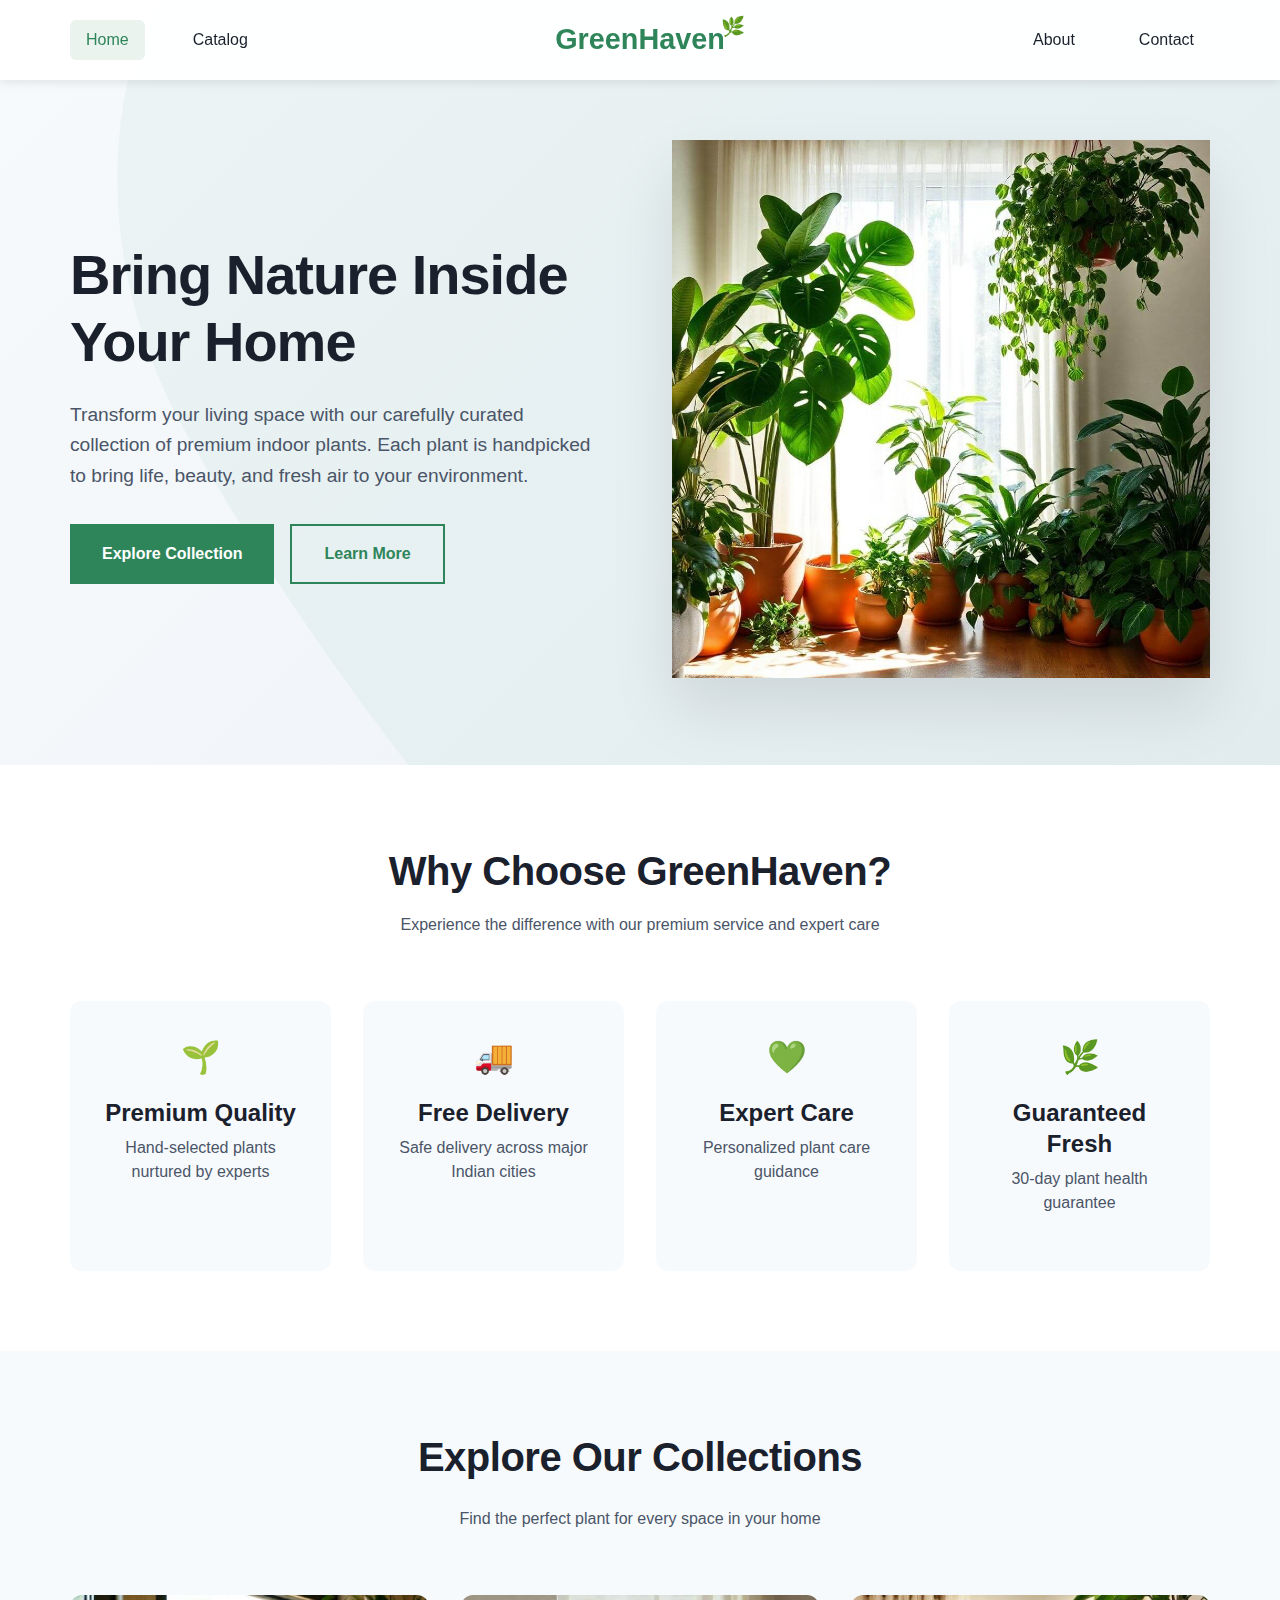
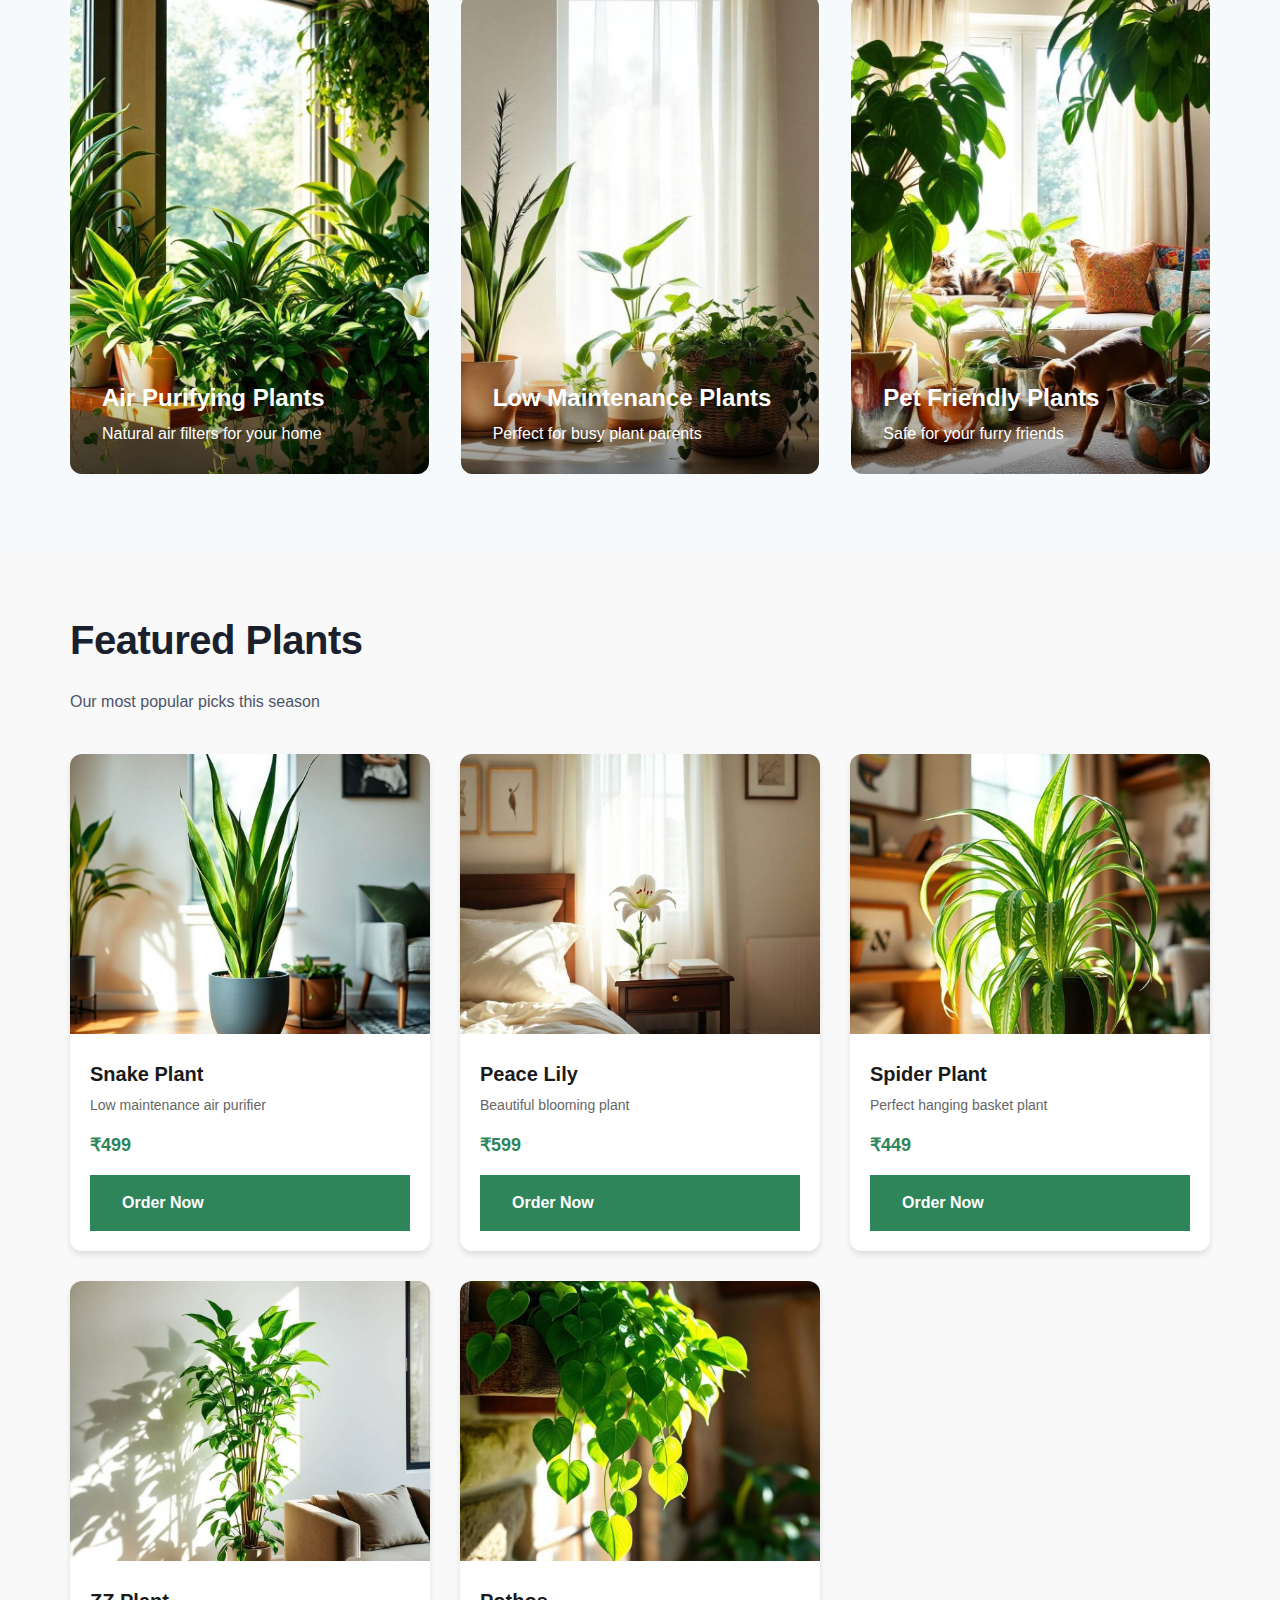
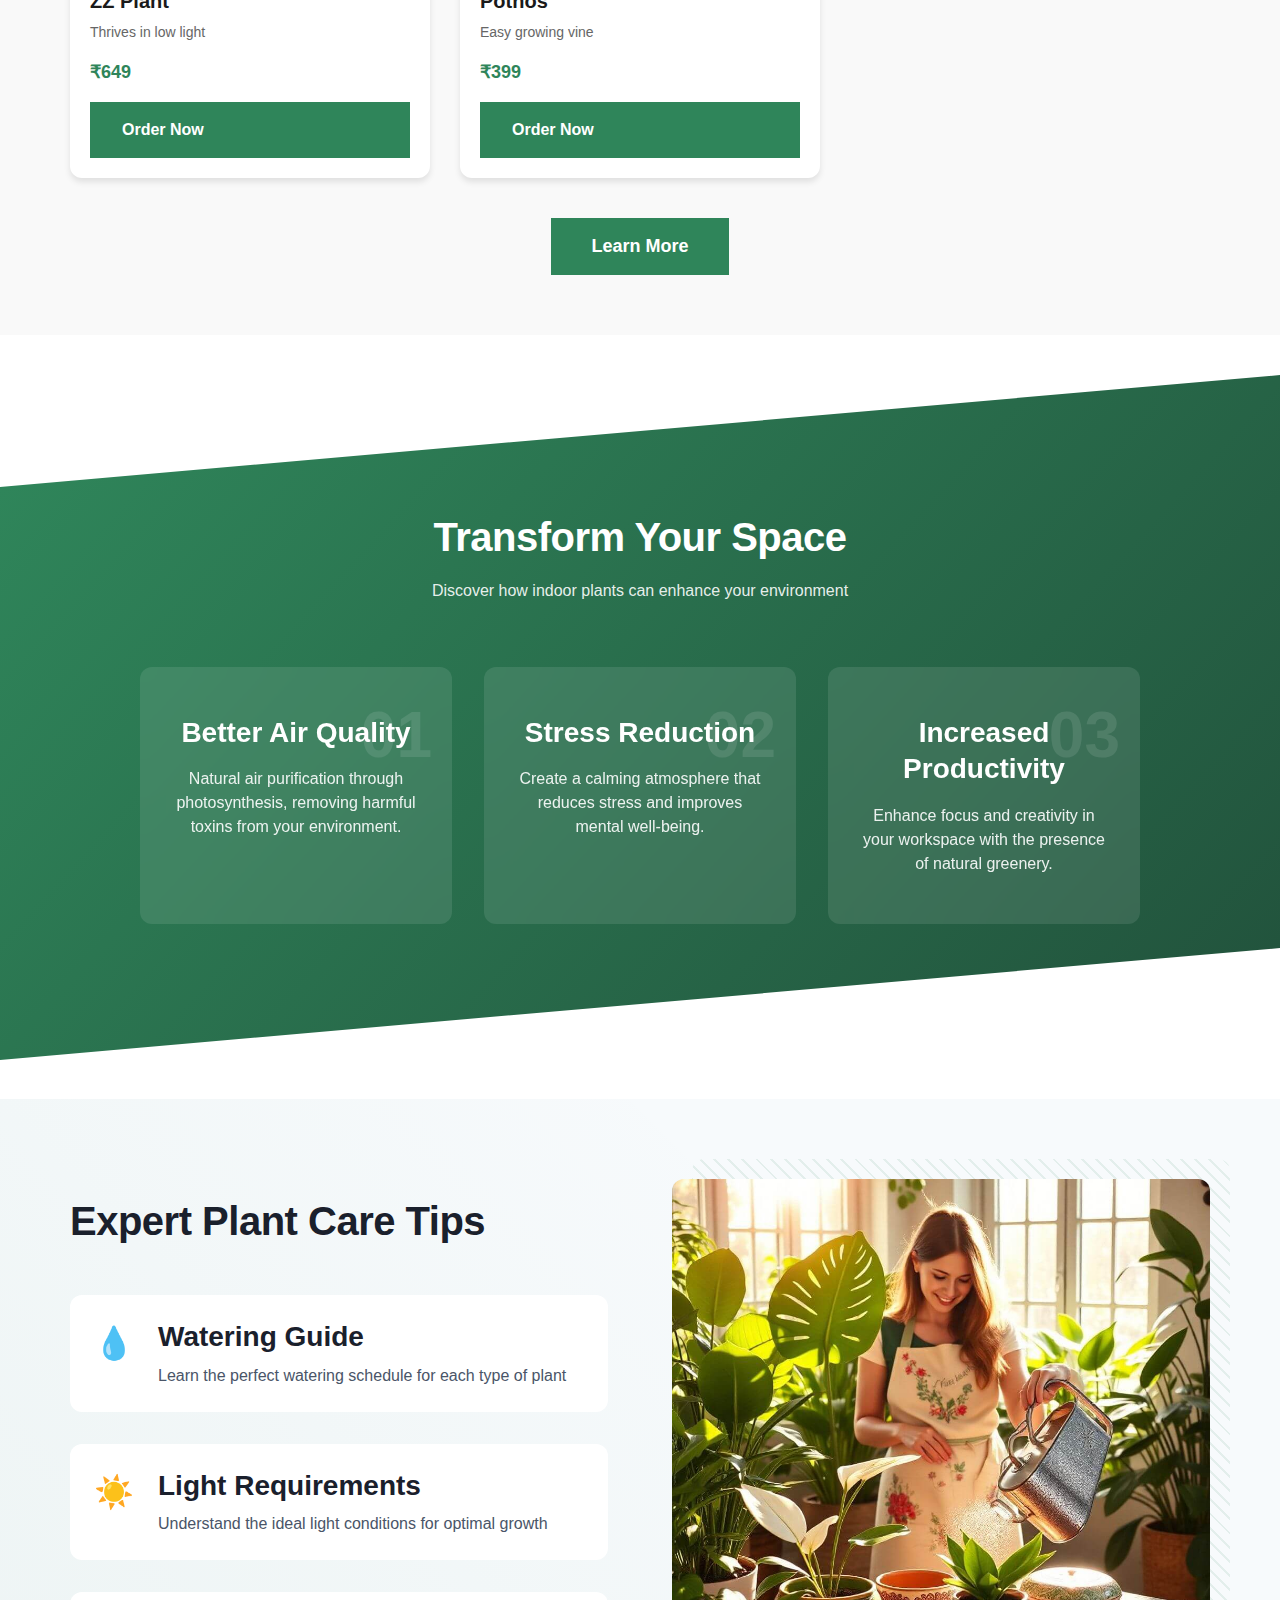
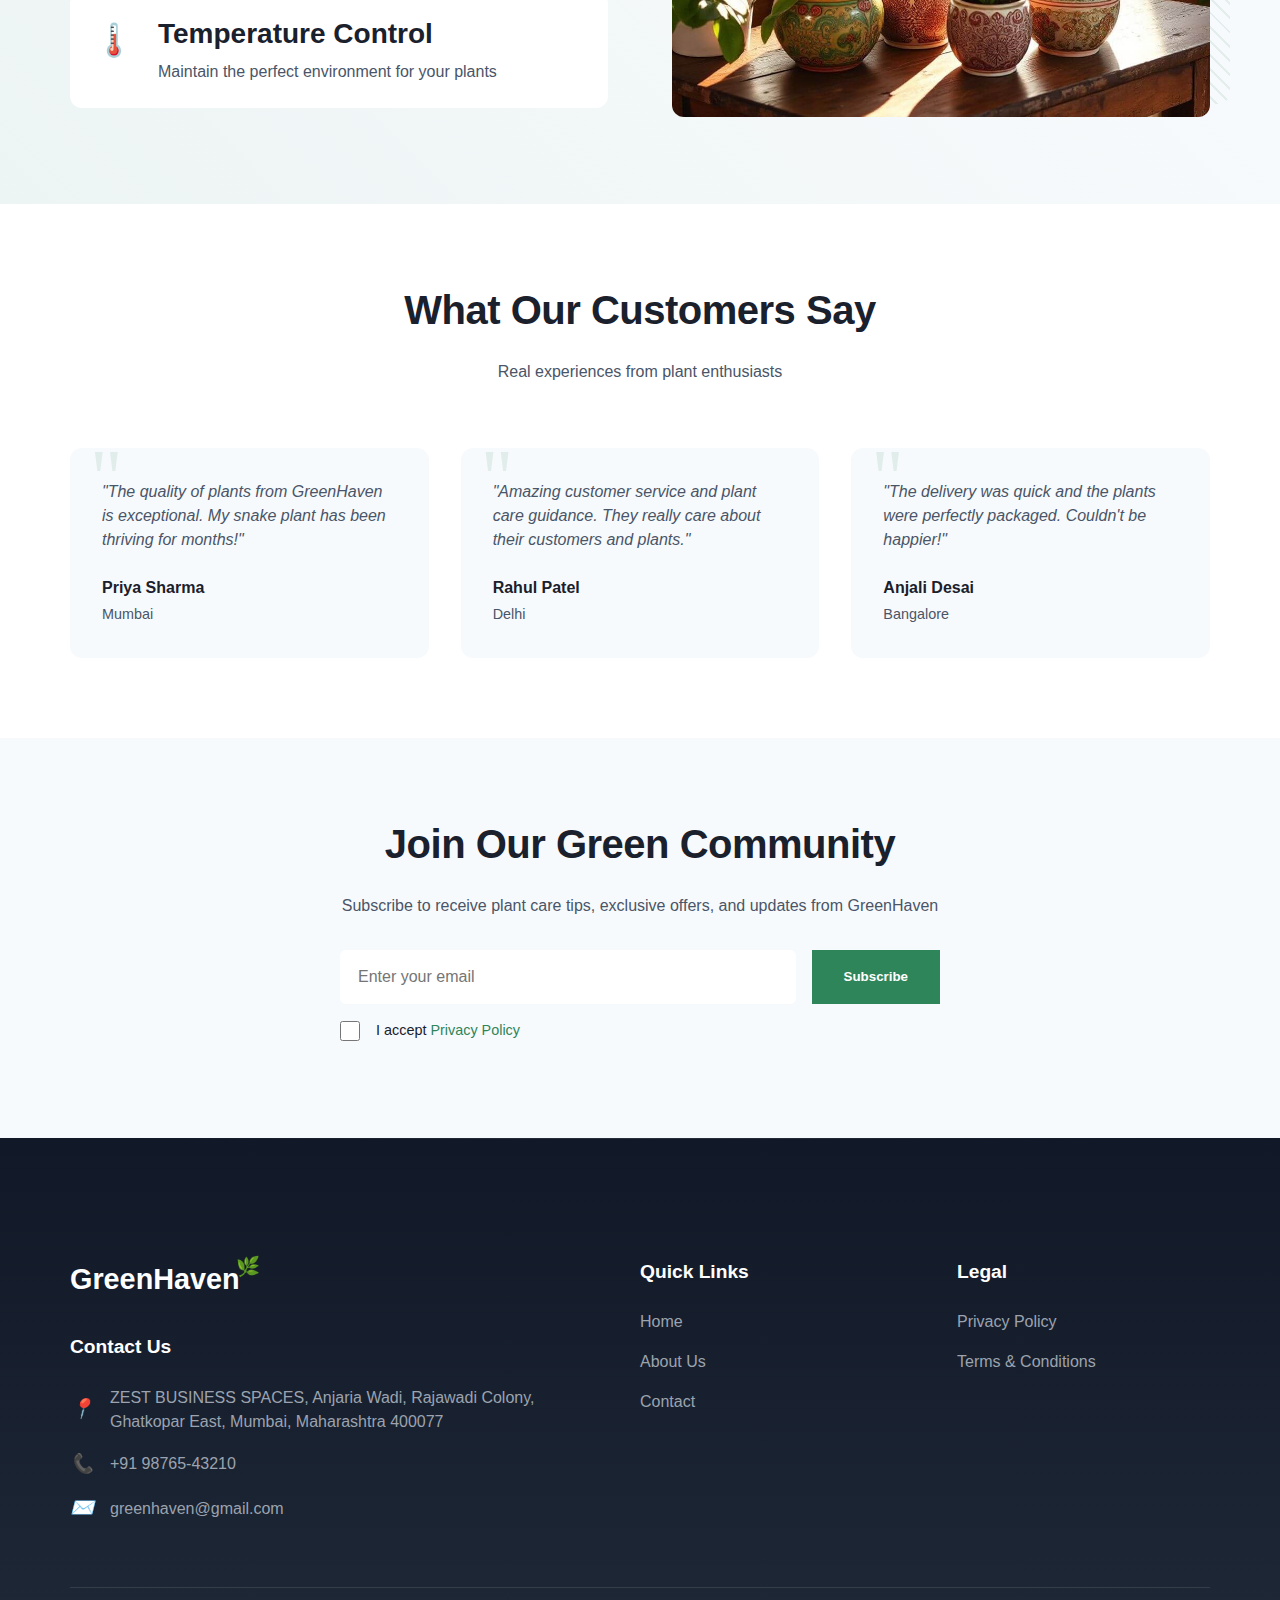
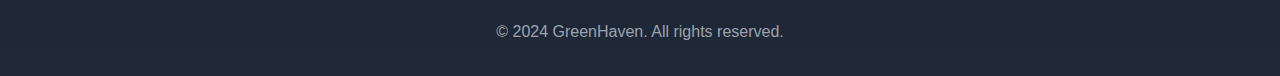
==== commit 2c532999: "Add favicon to all HTML pages and improve mobile menu functionality" ====
--- a/index.html
+++ b/index.html
@@ -3,6 +3,7 @@
 <head>
     <meta charset="UTF-8">
     <meta name="viewport" content="width=device-width, initial-scale=1.0">
+		<link rel="icon" href="img/logo.png" type="image/x-icon">
     <title>GreenHaven - Premium Indoor Plants in India</title>
     <meta name="description" content="Discover our collection of premium indoor plants. We offer a wide variety of air-purifying, low-maintenance, and pet-friendly plants for your home or office.">
     <link rel="stylesheet" href="css/style.css">
@@ -34,7 +35,7 @@
                     <h1>Bring Nature Inside Your Home</h1>
                     <p>Transform your living space with our carefully curated collection of premium indoor plants. Each plant is handpicked to bring life, beauty, and fresh air to your environment.</p>
                     <div class="hero-buttons">
-                        <a href="#featured" class="btn">Explore Collection</a>
+                        <a href="catalog.html" class="btn">Explore Collection</a>
                         <a href="about.html" class="btn btn-outline">Learn More</a>
                     </div>
                 </div>
--- a/css/style.css
+++ b/css/style.css
@@ -202,16 +202,17 @@
     background: rgba(47, 133, 90, 0.1);
 }
 
+/* Burger Menu */
 .nav-toggle {
     display: none;
     flex-direction: column;
-    gap: 6px;
+    justify-content: space-between;
+    width: 30px;
+    height: 20px;
     background: none;
     border: none;
+    cursor: pointer;
     padding: 0;
-    cursor: pointer;
-    width: 30px;
-    height: 25px;
 }
 
 .nav-toggle span {
@@ -223,7 +224,7 @@
 }
 
 .nav-toggle.active span:nth-child(1) {
-    transform: translateY(8px) rotate(45deg);
+    transform: translateY(9px) rotate(45deg);
 }
 
 .nav-toggle.active span:nth-child(2) {
@@ -231,17 +232,18 @@
 }
 
 .nav-toggle.active span:nth-child(3) {
-    transform: translateY(-8px) rotate(-45deg);
+    transform: translateY(-9px) rotate(-45deg);
 }
 
 @media (max-width: 768px) {
     .header .container {
         grid-template-columns: auto auto;
-    }
-
-    .logo {
-        order: 0;
-        justify-self: start;
+        padding: 0 20px;
+    }
+
+    .nav-left, 
+    .nav-right {
+        display: none;
     }
 
     .nav-toggle {
@@ -250,23 +252,66 @@
         justify-self: end;
     }
 
-    .nav-left, .nav-right {
-        display: none;
-    }
-
-    .nav-left.active, .nav-right.active {
+    .nav-left.active,
+    .nav-right.active {
         display: flex;
         position: fixed;
+        flex-direction: column;
+        align-items: center;
+        gap: 2rem;
+        z-index: 100;
+    }
+
+    .nav-left.active {
         top: var(--header-height);
         left: 0;
         width: 100%;
-        height: calc(100vh - var(--header-height));
+        height: calc(50vh - var(--header-height));
         background: var(--white);
-        flex-direction: column;
-        align-items: center;
-        justify-content: center;
-        gap: 2rem;
-        z-index: 1000;
+        justify-content: flex-end;
+    }
+
+    .nav-right.active {
+        top: 50vh;
+        left: 0;
+        width: 100%;
+        height: 50vh;
+        background: var(--white);
+        justify-content: flex-start;
+    }
+
+    .nav-left.active .nav-link,
+    .nav-right.active .nav-link {
+        font-size: 1.2rem;
+        padding: 1rem;
+        width: 200px;
+        text-align: center;
+    }
+
+    .nav-left.active .nav-link:hover,
+    .nav-right.active .nav-link:hover {
+        color: var(--primary-color);
+        background: rgba(47, 133, 90, 0.1);
+    }
+
+    .nav-left.active .nav-link.active,
+    .nav-right.active .nav-link.active {
+        color: var(--primary-color);
+        background: rgba(47, 133, 90, 0.1);
+    }
+
+    body.nav-open {
+        overflow: hidden;
+    }
+
+    .hero {
+        position: relative;
+        z-index: 1;
+    }
+
+    .hero-content {
+        position: relative;
+        z-index: 2;
     }
 }
 
@@ -289,6 +334,7 @@
     transform: rotate(-30deg);
     opacity: 0.05;
     border-radius: 30% 70% 70% 30% / 30% 30% 70% 70%;
+		z-index: 0;
 }
 
 .hero .container {
@@ -300,6 +346,7 @@
 
 .hero-content {
     max-width: 600px;
+		z-index: 1;
 }
 
 .hero-content h1 {
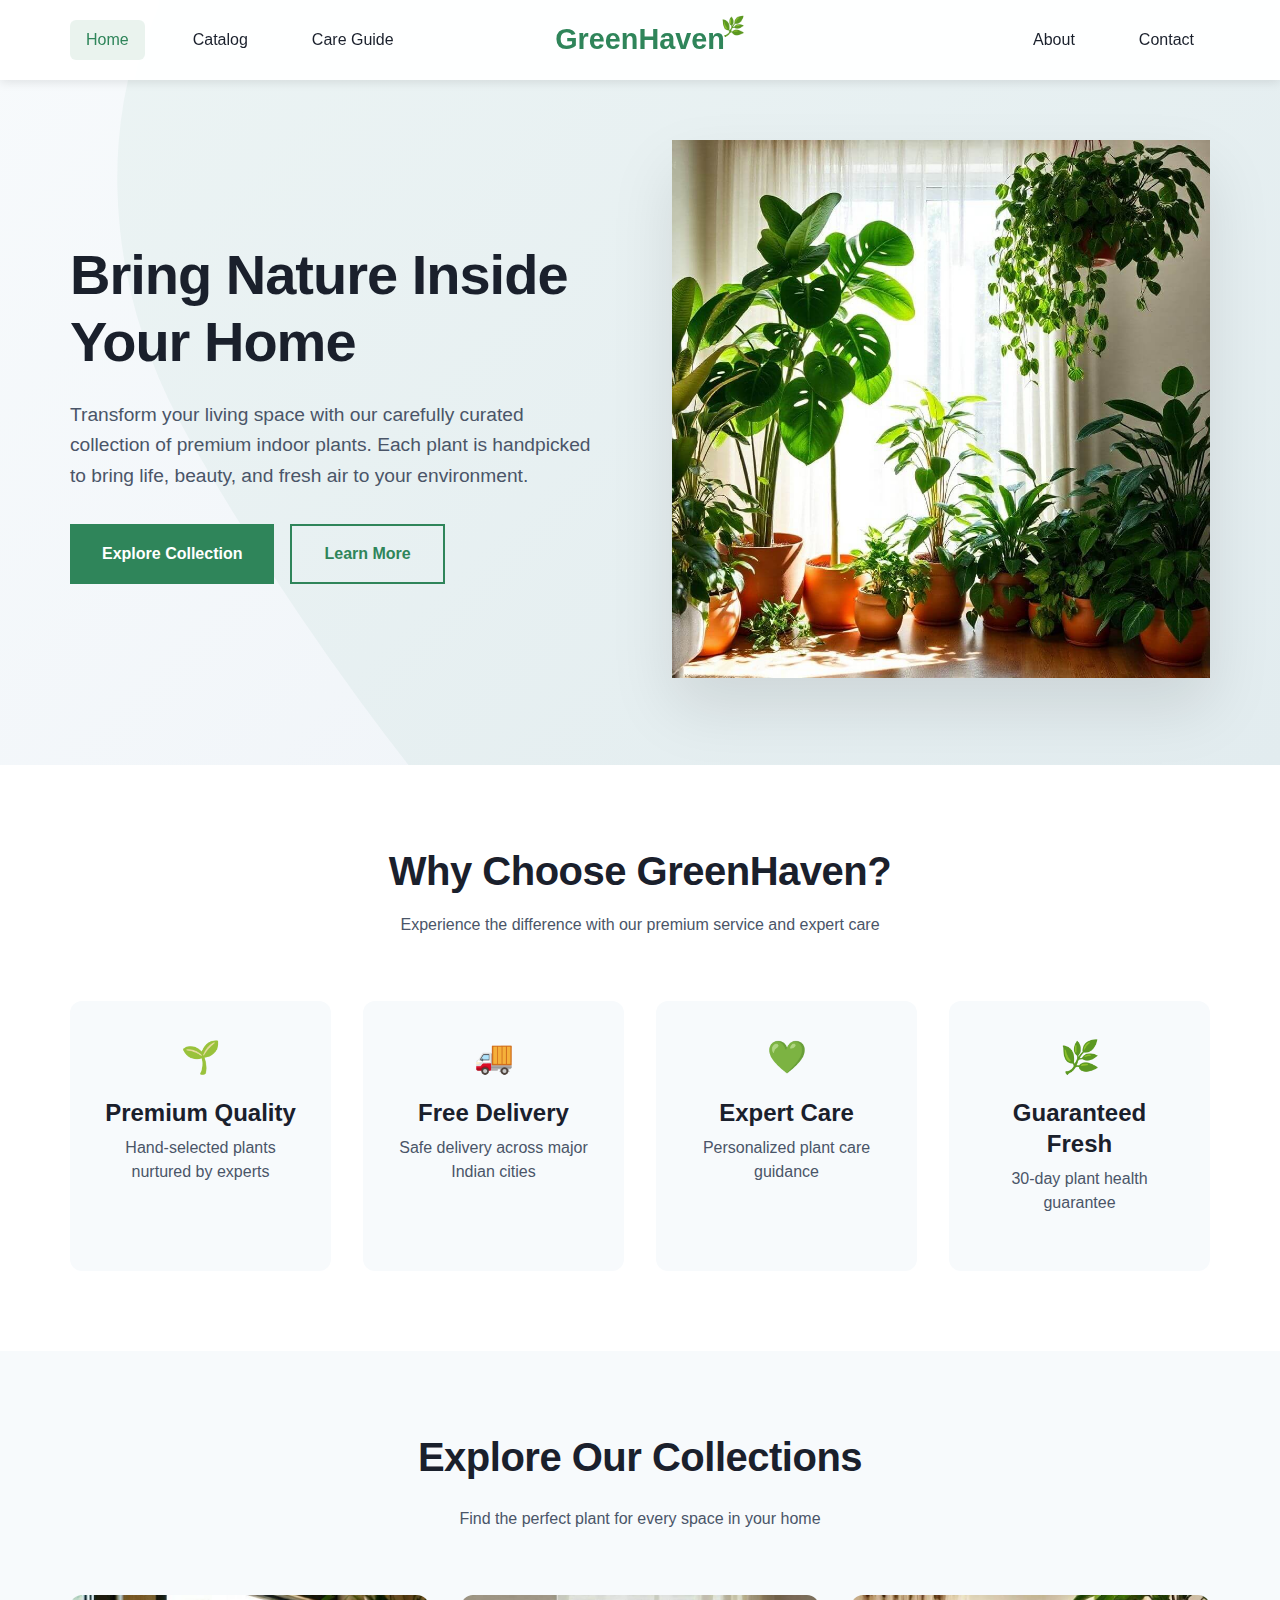
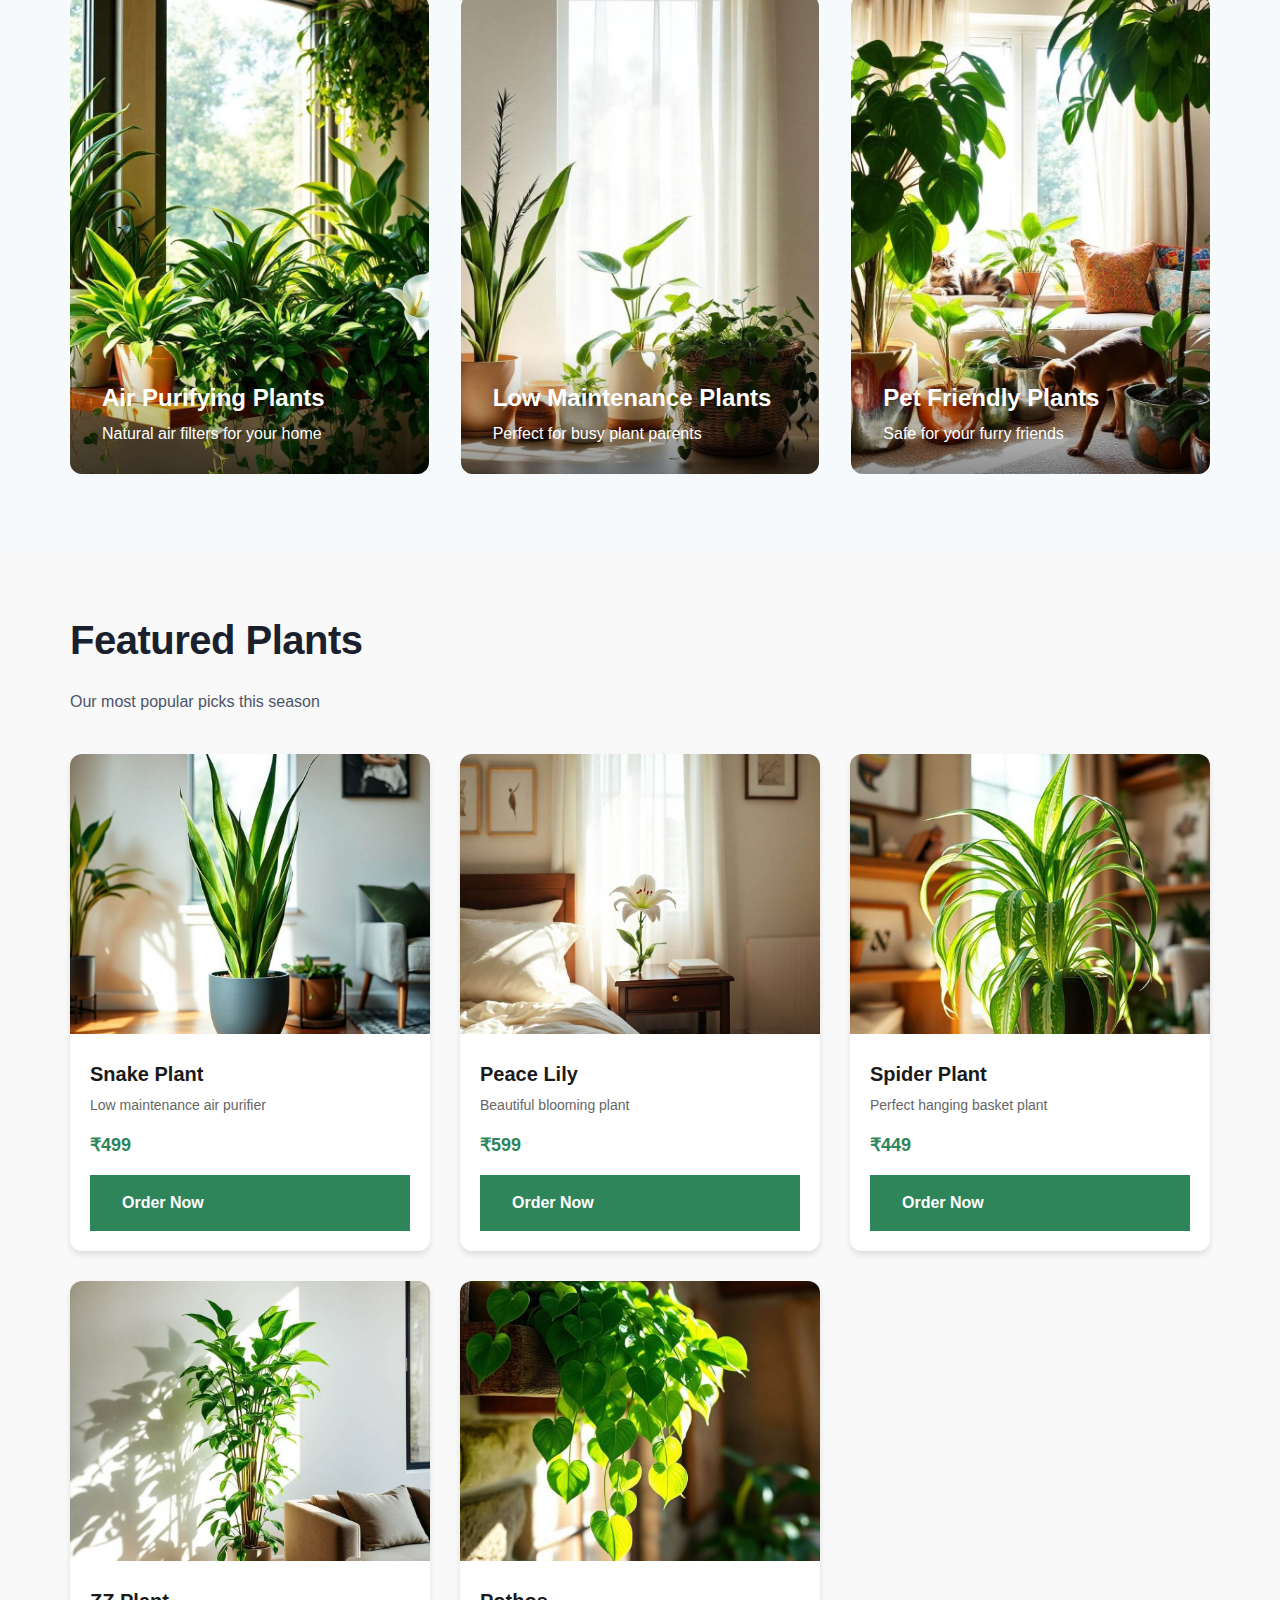
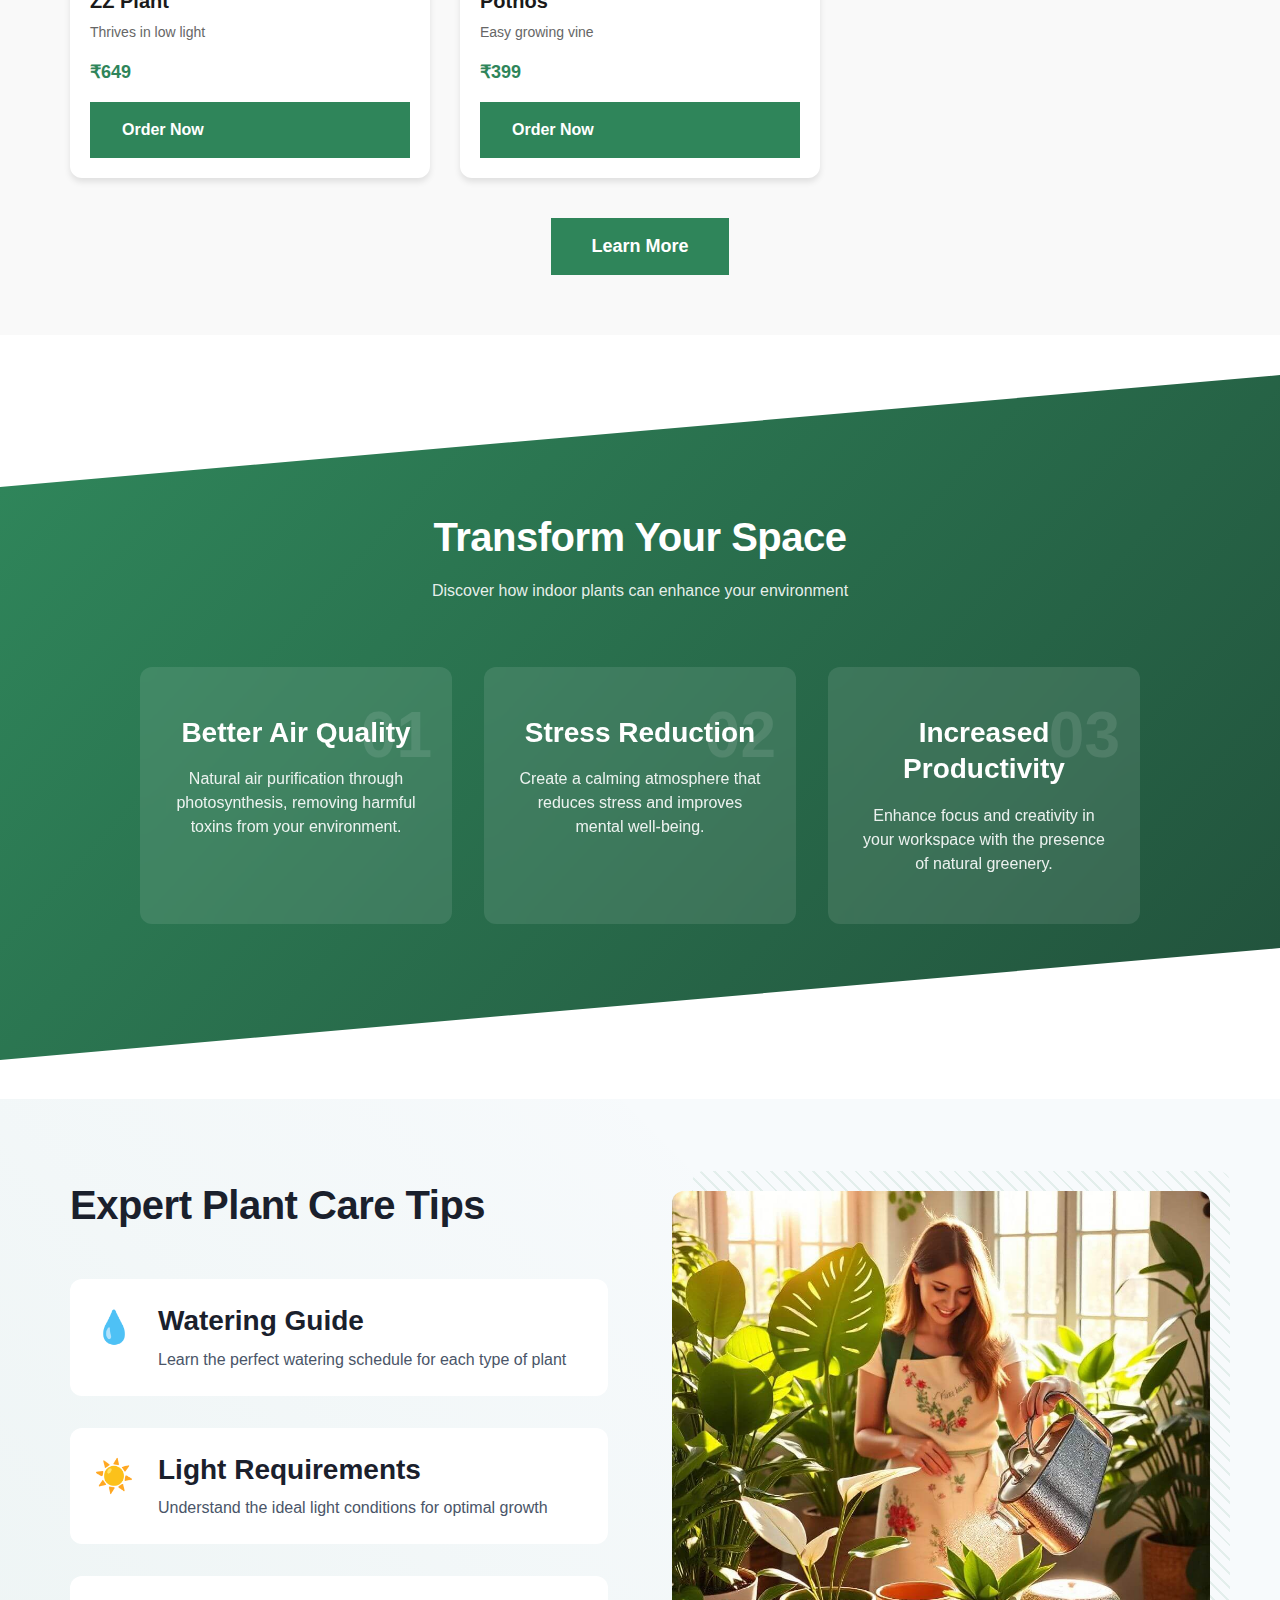
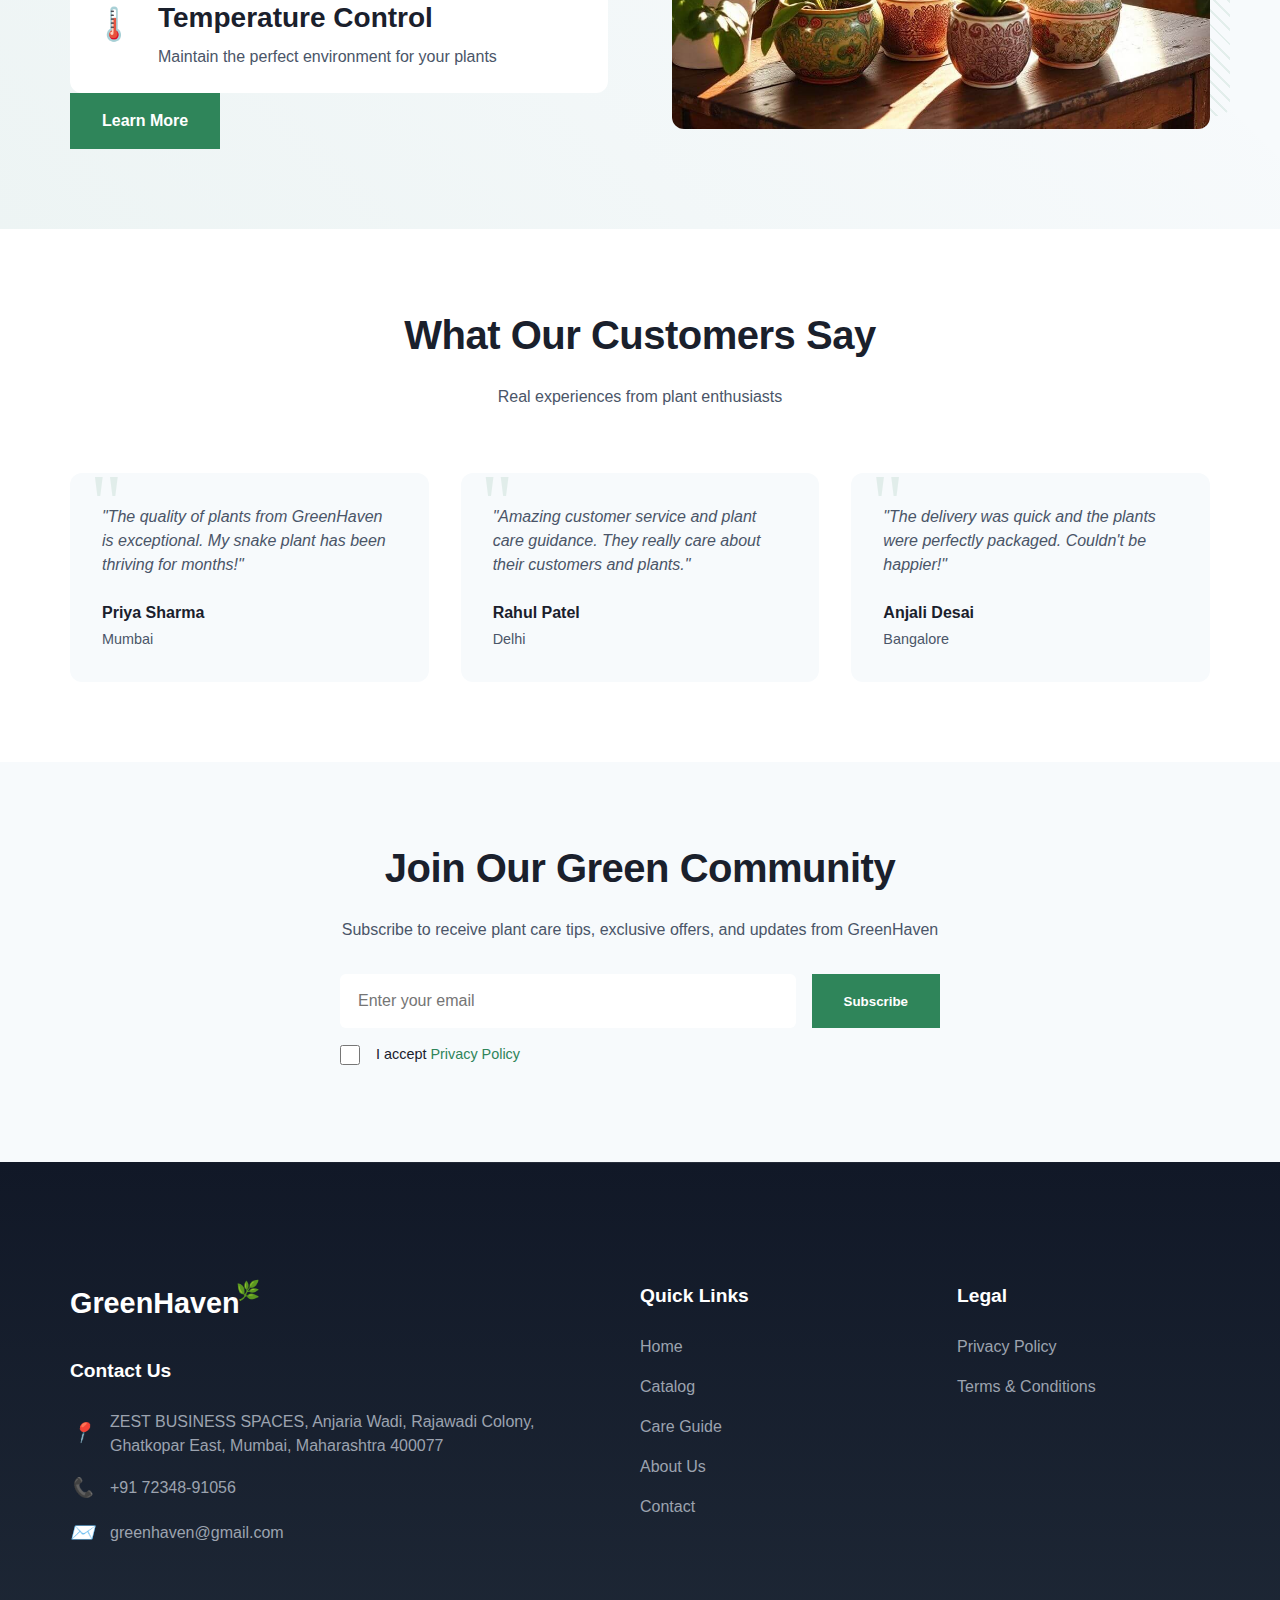
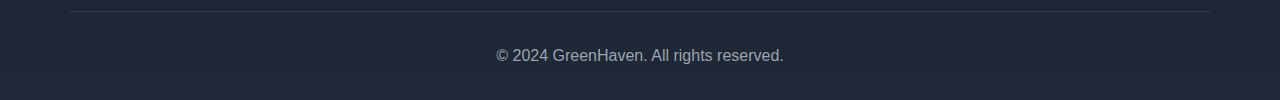
==== commit a7e6f784: "Update navigation and contact details across multiple HTML pages; add 'Care Guide' link and update p" ====
--- a/index.html
+++ b/index.html
@@ -14,6 +14,7 @@
             <nav class="nav-left">
                 <a href="index.html" class="nav-link active">Home</a>
                 <a href="catalog.html" class="nav-link">Catalog</a>
+                <a href="care-guide.html" class="nav-link">Care Guide</a>
             </nav>
             <a href="index.html" class="logo">GreenHaven</a>
             <nav class="nav-right">
@@ -224,6 +225,9 @@
                                 </div>
                             </div>
                         </div>
+                        <div class="showcase-cta">
+                            <a href="care-guide.html" class="btn">Learn More</a>
+                        </div>
                     </div>
                     <div class="showcase-image">
                         <img src="img/showcase.jpg" alt="Plant care demonstration">
@@ -315,7 +319,7 @@
                             </div>
                             <div class="contact-item">
                                 <i>📞</i>
-                                <a href="tel:+919876543210">+91 98765-43210</a>
+                                <a href="tel:+917234891056">+91 72348-91056</a>
                             </div>
                             <div class="contact-item">
                                 <i>✉️</i>
@@ -328,6 +332,8 @@
                     <h4>Quick Links</h4>
                     <ul>
                         <li><a href="index.html">Home</a></li>
+                        <li><a href="catalog.html">Catalog</a></li>
+                        <li><a href="care-guide.html">Care Guide</a></li>
                         <li><a href="about.html">About Us</a></li>
                         <li><a href="contact.html">Contact</a></li>
                     </ul>
--- a/css/style.css
+++ b/css/style.css
@@ -123,6 +123,7 @@
 
 .btn:hover {
     background: var(--accent-color);
+		color: var(--primary-color);
     transform: translateY(-2px);
     box-shadow: 0 10px 20px rgba(0,0,0,0.1);
 }
@@ -205,10 +206,9 @@
 /* Burger Menu */
 .nav-toggle {
     display: none;
-    flex-direction: column;
-    justify-content: space-between;
+    position: relative;
     width: 30px;
-    height: 20px;
+    height: 28px;
     background: none;
     border: none;
     cursor: pointer;
@@ -217,14 +217,27 @@
 
 .nav-toggle span {
     display: block;
+    position: absolute;
     width: 100%;
     height: 2px;
     background: var(--primary-color);
     transition: var(--transition);
 }
 
+.nav-toggle span:nth-child(1) {
+    top: 0;
+}
+
+.nav-toggle span:nth-child(2) {
+    top: 13px;
+}
+
+.nav-toggle span:nth-child(3) {
+    bottom: 0;
+}
+
 .nav-toggle.active span:nth-child(1) {
-    transform: translateY(9px) rotate(45deg);
+    transform: translateY(13px) rotate(45deg);
 }
 
 .nav-toggle.active span:nth-child(2) {
@@ -232,7 +245,7 @@
 }
 
 .nav-toggle.active span:nth-child(3) {
-    transform: translateY(-9px) rotate(-45deg);
+    transform: translateY(-13px) rotate(-45deg);
 }
 
 @media (max-width: 768px) {
@@ -1950,6 +1963,10 @@
     }
 }
 
+.policy-content {
+    padding: 5rem 0;
+}
+
 @media (max-width: 640px) {
     .timeline-marker {
         width: 50px;
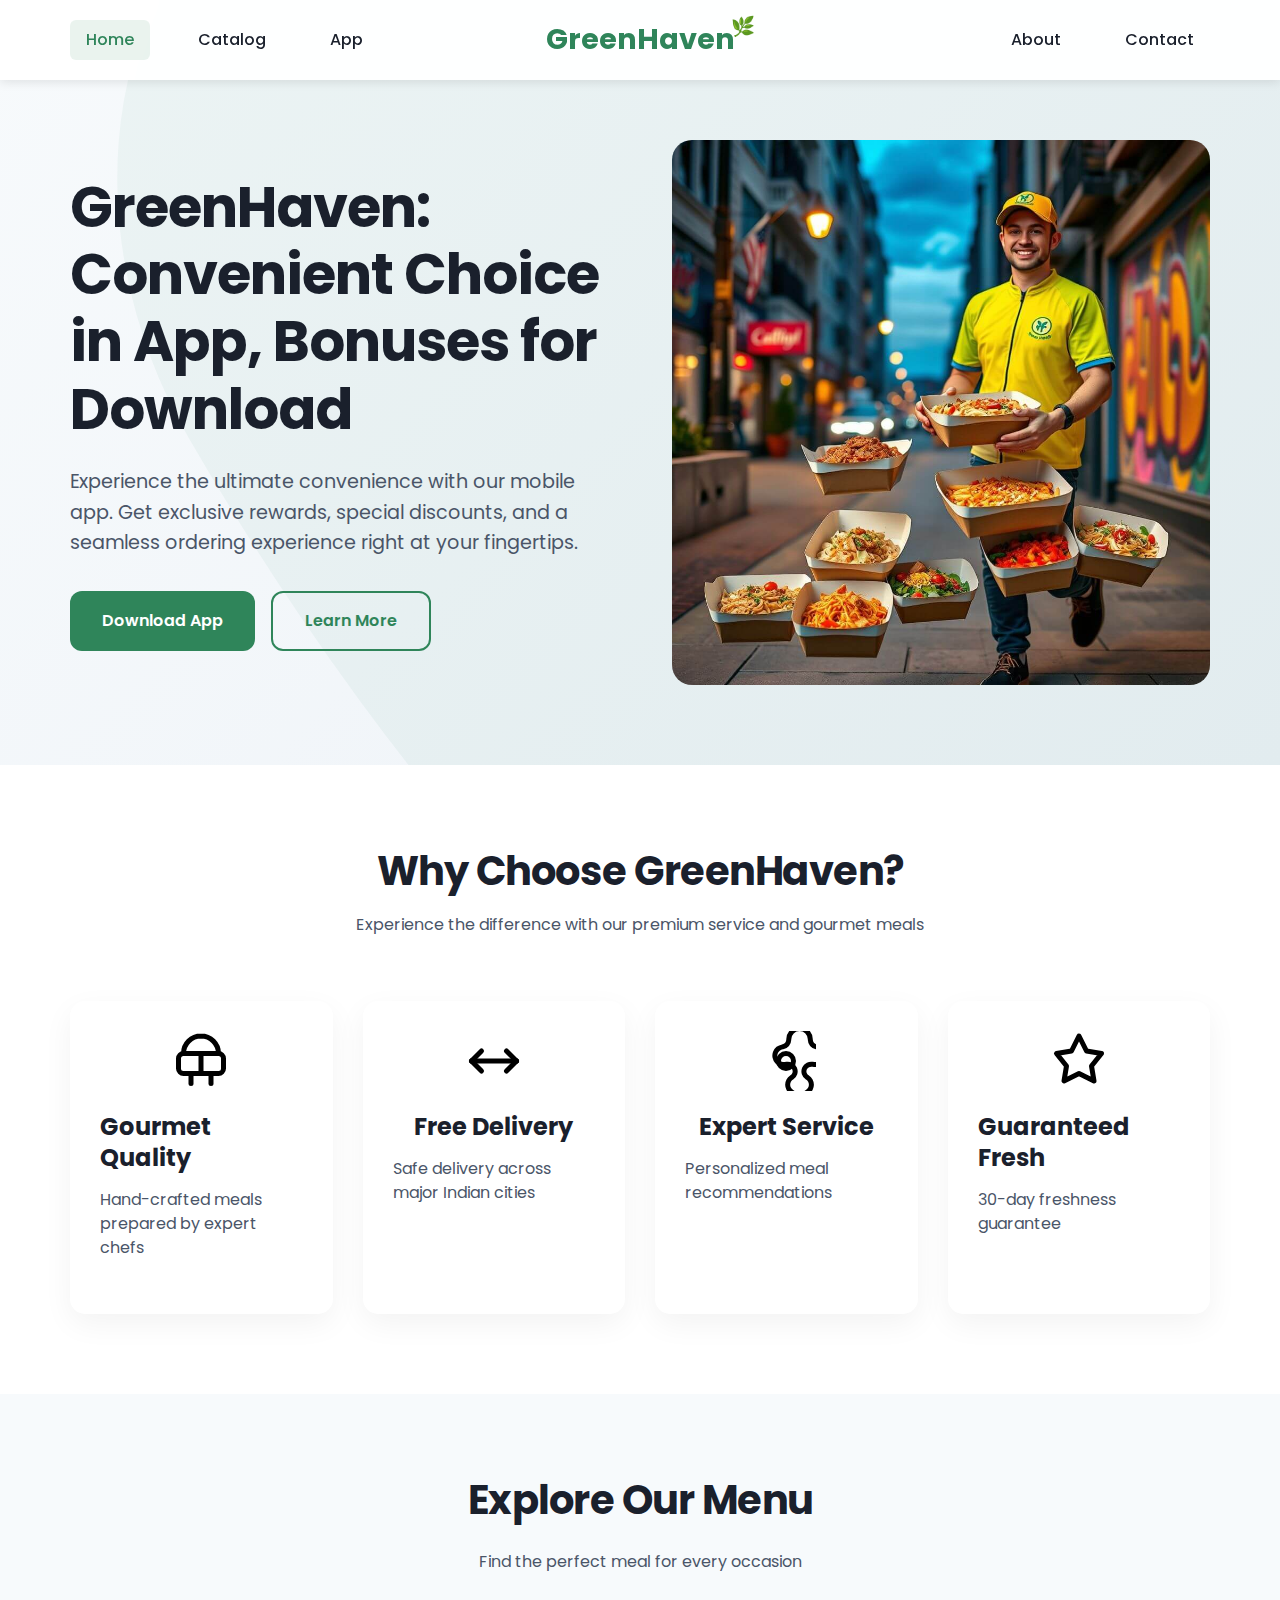
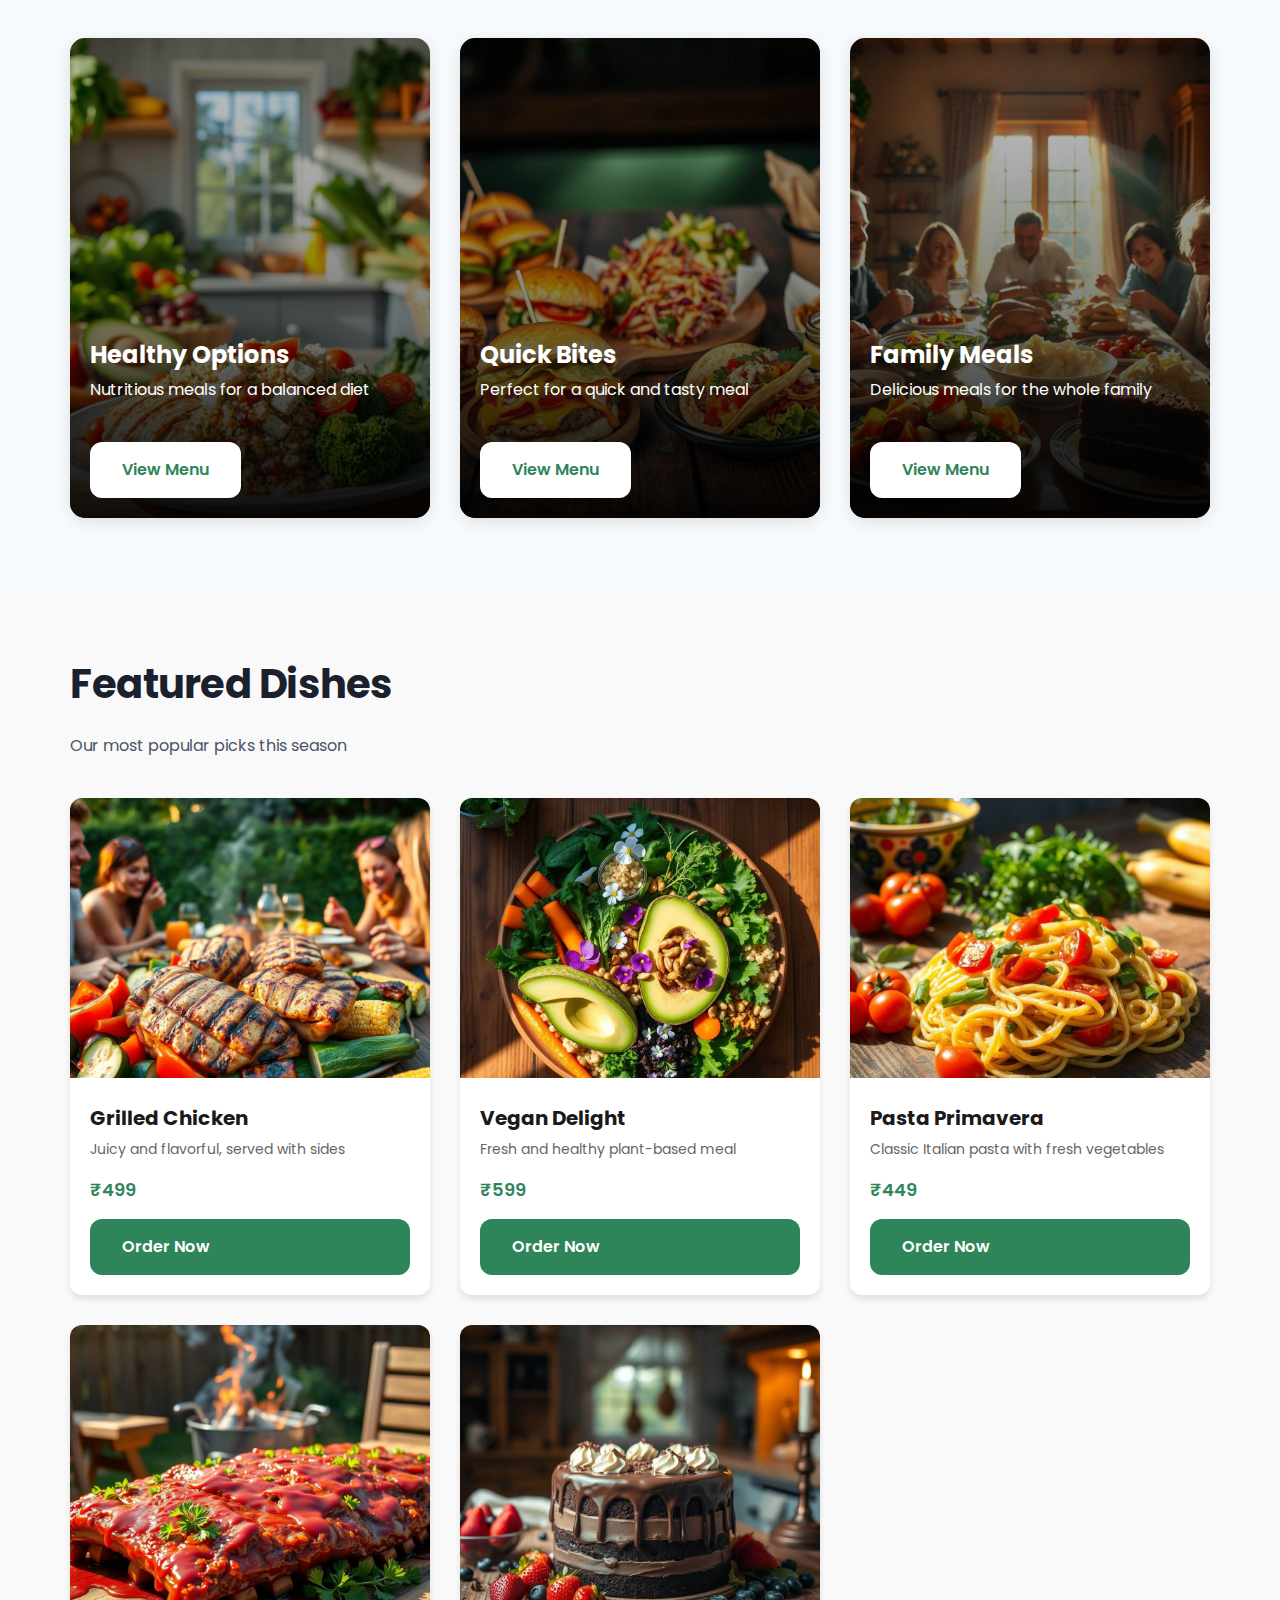
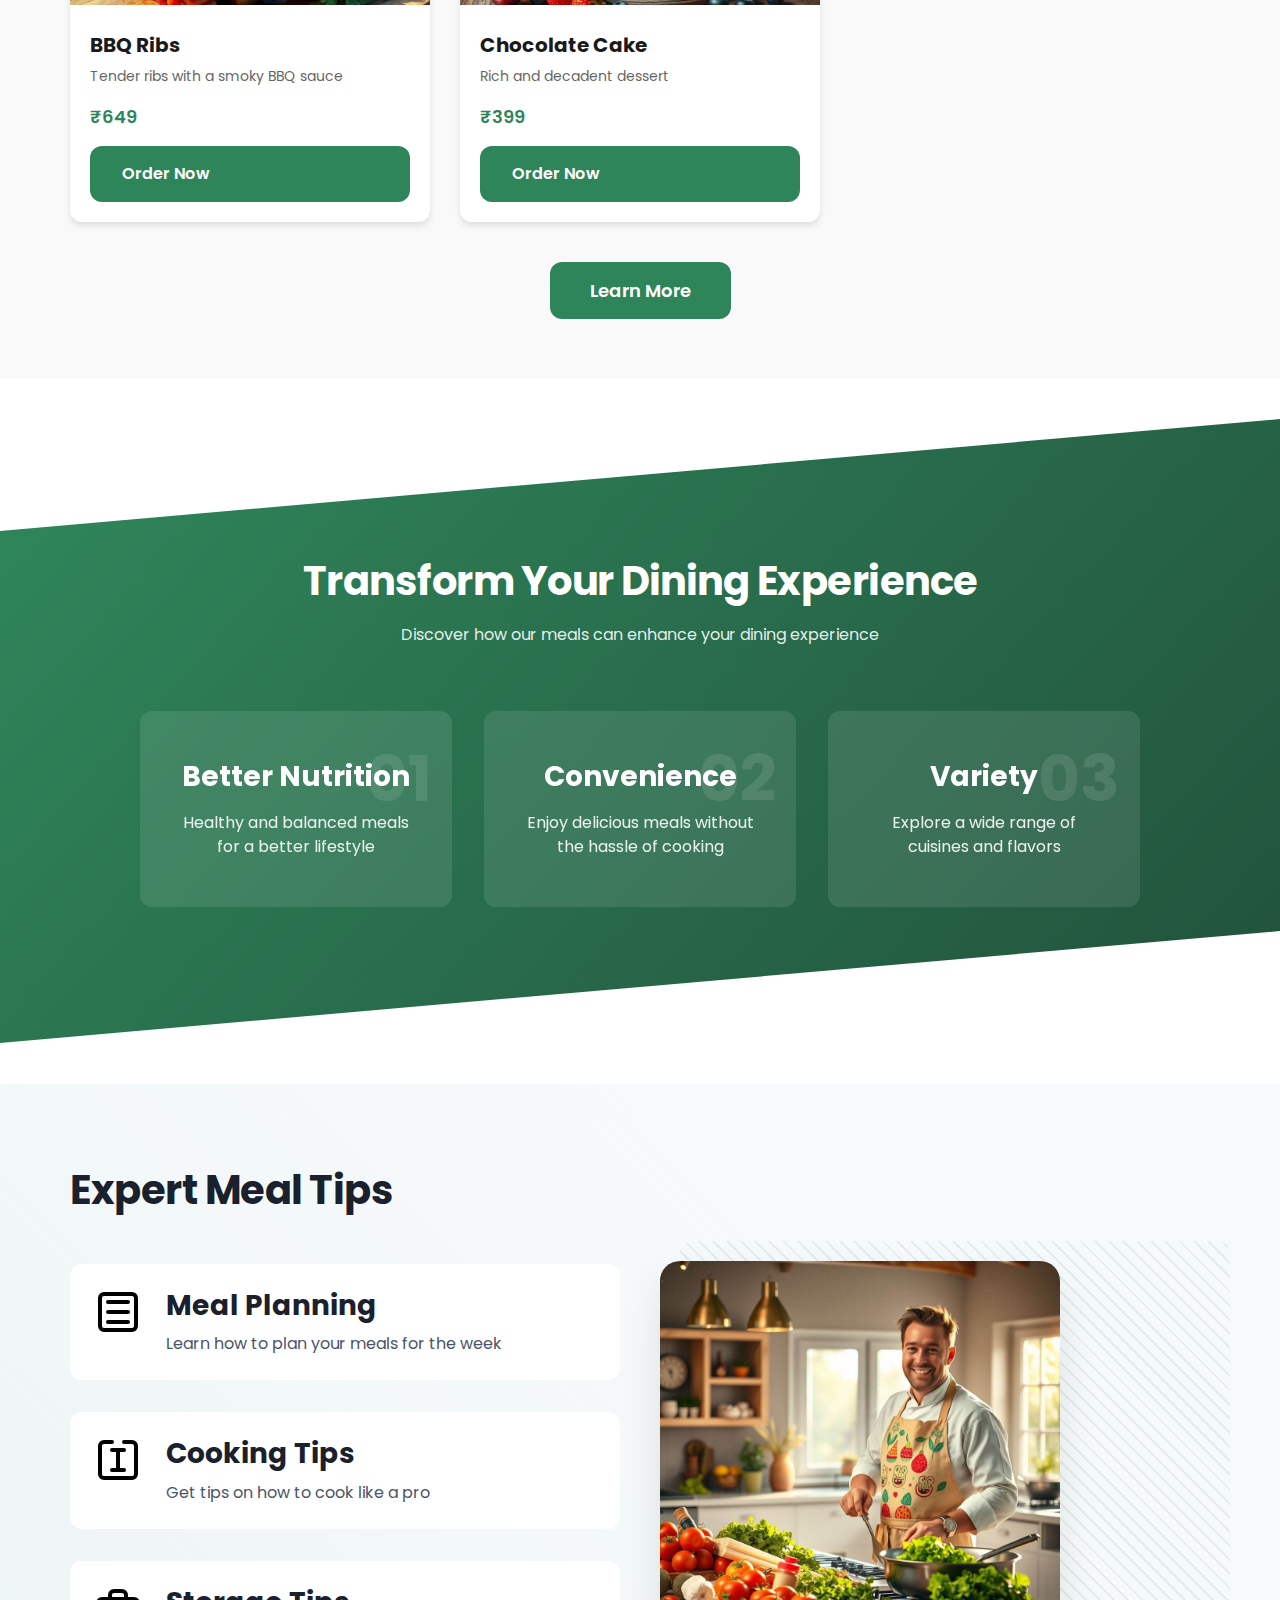
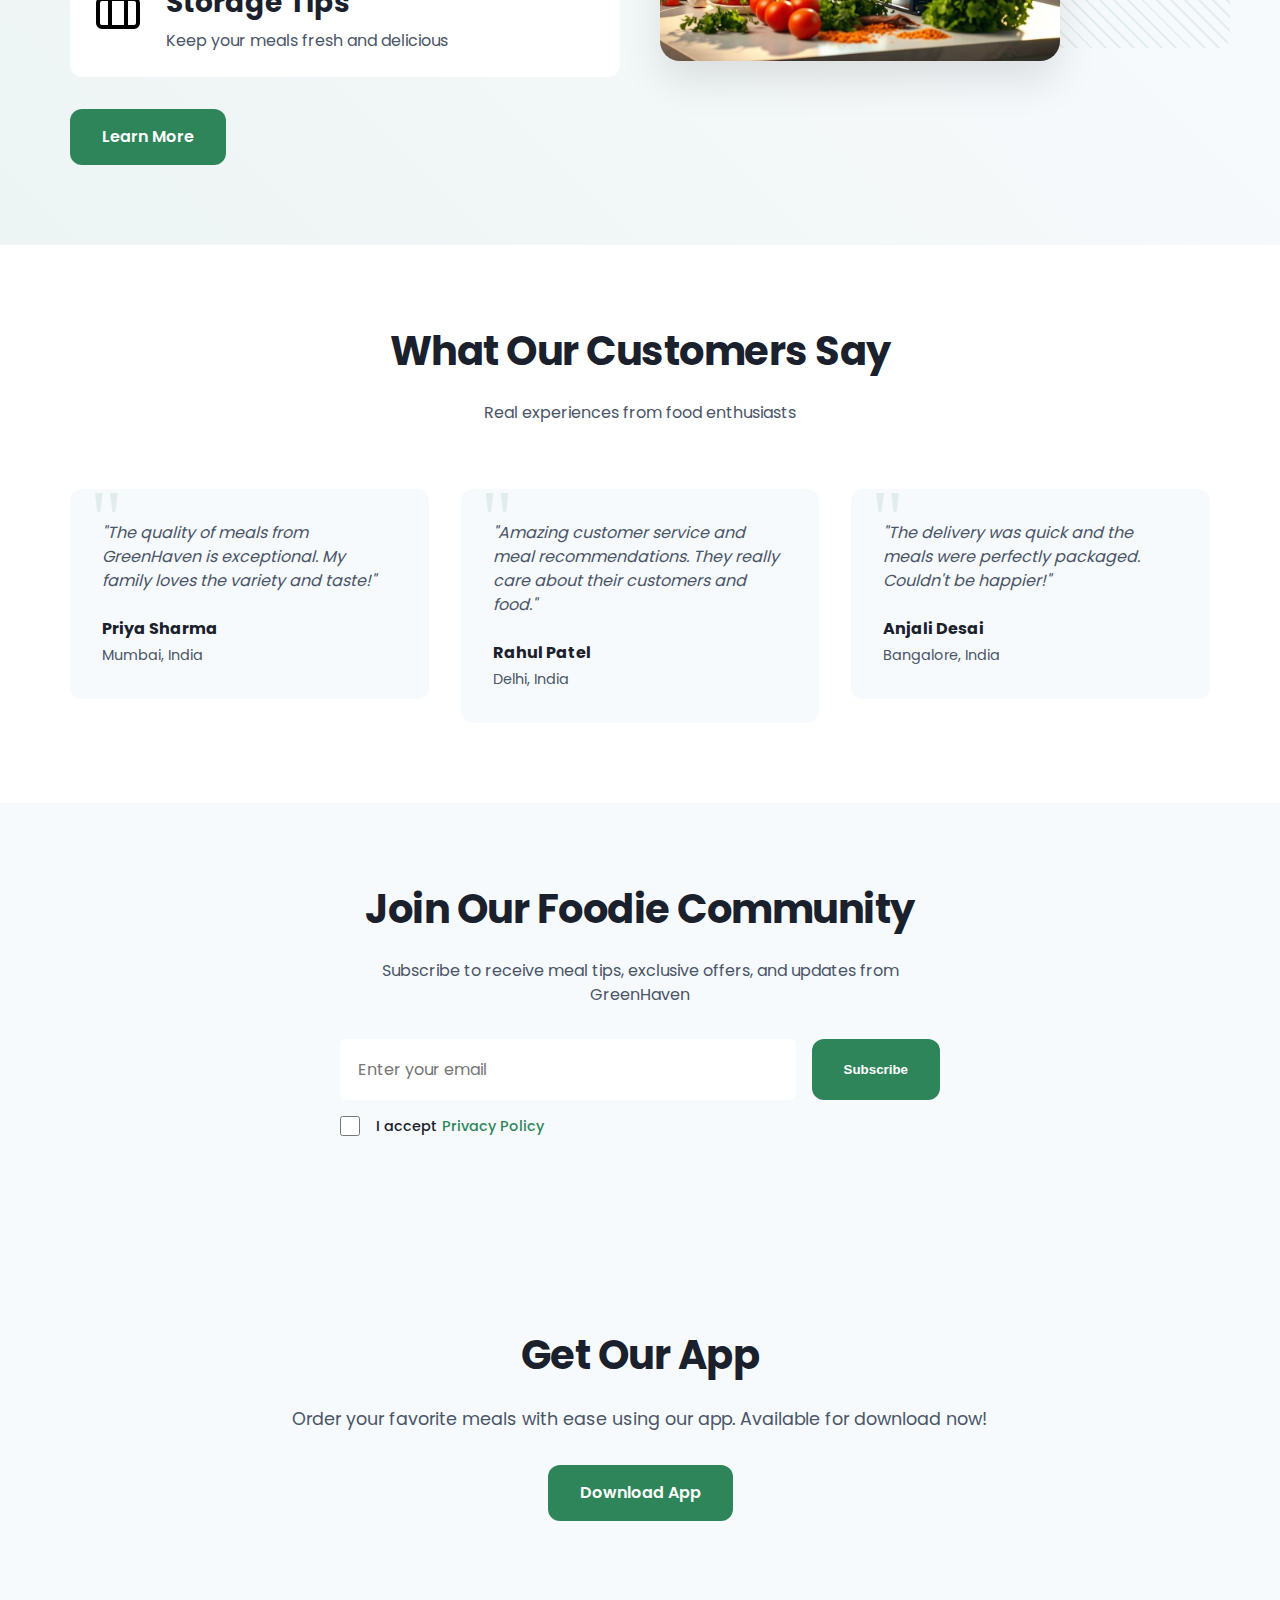
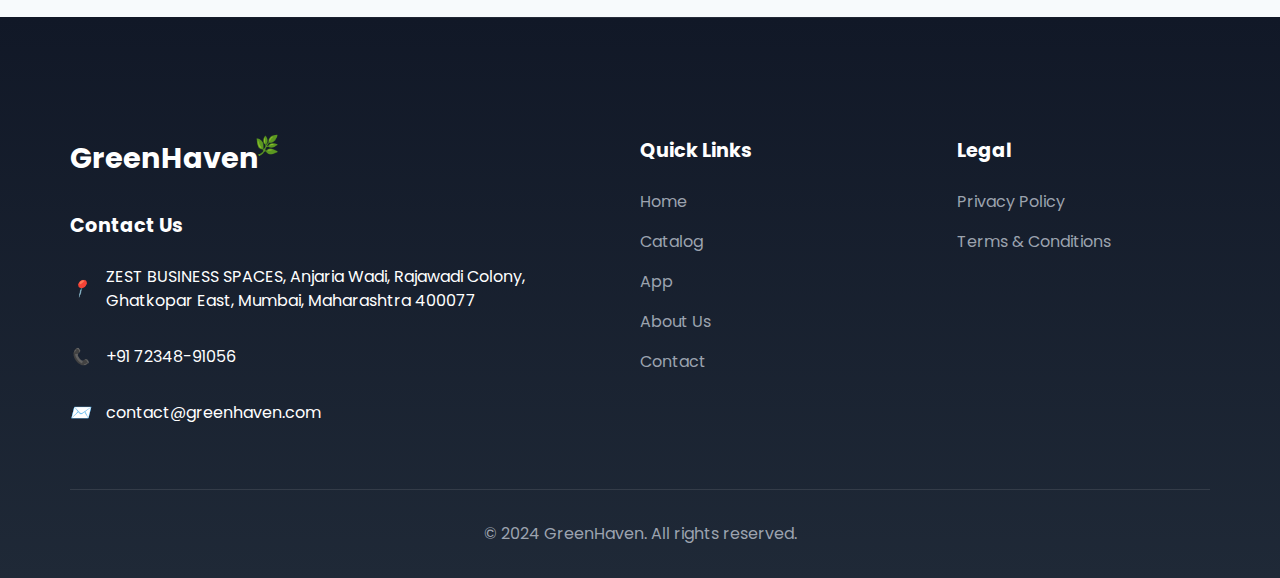
==== commit 40ec4342: "Pivot website from plant store to food delivery service" ====
--- a/index.html
+++ b/index.html
@@ -4,19 +4,19 @@
     <meta charset="UTF-8">
     <meta name="viewport" content="width=device-width, initial-scale=1.0">
 		<link rel="icon" href="img/logo.png" type="image/x-icon">
-    <title>GreenHaven - Premium Indoor Plants in India</title>
-    <meta name="description" content="Discover our collection of premium indoor plants. We offer a wide variety of air-purifying, low-maintenance, and pet-friendly plants for your home or office.">
+    <title>GreenHaven - Premium Food Delivery Service</title>
+    <meta name="description" content="Discover our premium food delivery service. We offer a wide variety of delicious meals delivered to your doorstep.">
     <link rel="stylesheet" href="css/style.css">
 </head>
 <body>
     <header class="header">
         <div class="container">
             <nav class="nav-left">
-                <a href="index.html" class="nav-link active">Home</a>
+                <a href="/" class="nav-link active">Home</a>
                 <a href="catalog.html" class="nav-link">Catalog</a>
-                <a href="care-guide.html" class="nav-link">Care Guide</a>
+                <a href="app/index.html" class="nav-link">App</a>
             </nav>
-            <a href="index.html" class="logo">GreenHaven</a>
+            <a href="/" class="logo">GreenHaven</a>
             <nav class="nav-right">
                 <a href="about.html" class="nav-link">About</a>
                 <a href="contact.html" class="nav-link">Contact</a>
@@ -33,15 +33,15 @@
         <section class="hero">
             <div class="container">
                 <div class="hero-content">
-                    <h1>Bring Nature Inside Your Home</h1>
-                    <p>Transform your living space with our carefully curated collection of premium indoor plants. Each plant is handpicked to bring life, beauty, and fresh air to your environment.</p>
+                    <h1>GreenHaven: Convenient Choice in App, Bonuses for Download</h1>
+                    <p>Experience the ultimate convenience with our mobile app. Get exclusive rewards, special discounts, and a seamless ordering experience right at your fingertips.</p>
                     <div class="hero-buttons">
-                        <a href="catalog.html" class="btn">Explore Collection</a>
+                        <a href="app/index.html" class="btn">Download App</a>
                         <a href="about.html" class="btn btn-outline">Learn More</a>
                     </div>
                 </div>
                 <div class="hero-image">
-                    <img src="img/home-bg.jpg" alt="Beautiful indoor plants collection">
+                    <img src="img/food-delivery.jpg" alt="Delicious food delivery service">
                 </div>
             </div>
         </section>
@@ -50,28 +50,36 @@
             <div class="container">
                 <div class="features-header">
                     <h2>Why Choose GreenHaven?</h2>
-                    <p>Experience the difference with our premium service and expert care</p>
+                    <p>Experience the difference with our premium service and gourmet meals</p>
                 </div>
                 <div class="features-grid">
                     <div class="feature-card">
-                        <div class="feature-icon">🌱</div>
-                        <h3>Premium Quality</h3>
-                        <p>Hand-selected plants nurtured by experts</p>
+                        <div class="feature-icon">
+                            <img src="img/icons/chef.svg" alt="Chef icon">
+                        </div>
+                        <h3>Gourmet Quality</h3>
+                        <p>Hand-crafted meals prepared by expert chefs</p>
                     </div>
                     <div class="feature-card">
-                        <div class="feature-icon">🚚</div>
+                        <div class="feature-icon">
+                            <img src="img/icons/delivery.svg" alt="Delivery icon">
+                        </div>
                         <h3>Free Delivery</h3>
                         <p>Safe delivery across major Indian cities</p>
                     </div>
                     <div class="feature-card">
-                        <div class="feature-icon">💚</div>
-                        <h3>Expert Care</h3>
-                        <p>Personalized plant care guidance</p>
+                        <div class="feature-icon">
+                            <img src="img/icons/service.svg" alt="Service icon">
+                        </div>
+                        <h3>Expert Service</h3>
+                        <p>Personalized meal recommendations</p>
                     </div>
                     <div class="feature-card">
-                        <div class="feature-icon">🌿</div>
+                        <div class="feature-icon">
+                            <img src="img/icons/fresh.svg" alt="Fresh food icon">
+                        </div>
                         <h3>Guaranteed Fresh</h3>
-                        <p>30-day plant health guarantee</p>
+                        <p>30-day freshness guarantee</p>
                     </div>
                 </div>
             </div>
@@ -80,32 +88,29 @@
         <section class="categories">
             <div class="container">
                 <div class="categories-header">
-                    <h2>Explore Our Collections</h2>
-                    <p>Find the perfect plant for every space in your home</p>
+                    <h2>Explore Our Menu</h2>
+                    <p>Find the perfect meal for every occasion</p>
                 </div>
                 <div class="categories-grid">
-                    <div class="category-card">
-                        <img src="img/category1.jpg" alt="Air Purifying Plants">
+                    <div class="category-card" data-bg-image="img/category1.jpg">
                         <div class="category-content">
-                            <h3>Air Purifying Plants</h3>
-                            <p>Natural air filters for your home</p>
-                            <a href="catalog.html" class="btn">View Collection</a>
-                        </div>
-                    </div>
-                    <div class="category-card">
-                        <img src="img/category2.jpg" alt="Low Maintenance Plants">
+                            <h3>Healthy Options</h3>
+                            <p>Nutritious meals for a balanced diet</p>
+                            <a href="catalog.html" class="btn">View Menu</a>
+                        </div>
+                    </div>
+                    <div class="category-card" data-bg-image="img/category2.jpg">
                         <div class="category-content">
-                            <h3>Low Maintenance Plants</h3>
-                            <p>Perfect for busy plant parents</p>
-                            <a href="catalog.html" class="btn">View Collection</a>
-                        </div>
-                    </div>
-                    <div class="category-card">
-                        <img src="img/category3.jpg" alt="Pet Friendly Plants">
+                            <h3>Quick Bites</h3>
+                            <p>Perfect for a quick and tasty meal</p>
+                            <a href="catalog.html" class="btn">View Menu</a>
+                        </div>
+                    </div>
+                    <div class="category-card" data-bg-image="img/category3.jpg">
                         <div class="category-content">
-                            <h3>Pet Friendly Plants</h3>
-                            <p>Safe for your furry friends</p>
-                            <a href="catalog.html" class="btn">View Collection</a>
+                            <h3>Family Meals</h3>
+                            <p>Delicious meals for the whole family</p>
+                            <a href="catalog.html" class="btn">View Menu</a>
                         </div>
                     </div>
                 </div>
@@ -115,51 +120,51 @@
         <section class="featured">
             <div class="container">
                 <div class="section-header">
-                    <h2>Featured Plants</h2>
+                    <h2>Featured Dishes</h2>
                     <p>Our most popular picks this season</p>
                 </div>
                 <div class="featured-grid">
                     <div class="product-card">
-                        <img src="img/feature1.jpg" alt="Snake Plant">
-                        <div class="product-content">
-                            <h3>Snake Plant</h3>
-                            <p>Low maintenance air purifier</p>
+                        <img src="img/feature1.jpg" alt="Grilled Chicken">
+                        <div class="product-content">
+                            <h3>Grilled Chicken</h3>
+                            <p>Juicy and flavorful, served with sides</p>
                             <span class="price">₹499</span>
                             <a href="contact.html" class="btn">Order Now</a>
                         </div>
                     </div>
                     <div class="product-card">
-                        <img src="img/feature2.jpg" alt="Peace Lily">
-                        <div class="product-content">
-                            <h3>Peace Lily</h3>
-                            <p>Beautiful blooming plant</p>
+                        <img src="img/feature2.jpg" alt="Vegan Delight">
+                        <div class="product-content">
+                            <h3>Vegan Delight</h3>
+                            <p>Fresh and healthy plant-based meal</p>
                             <span class="price">₹599</span>
                             <a href="contact.html" class="btn">Order Now</a>
                         </div>
                     </div>
                     <div class="product-card">
-                        <img src="img/feature3.jpg" alt="Spider Plant">
-                        <div class="product-content">
-                            <h3>Spider Plant</h3>
-                            <p>Perfect hanging basket plant</p>
+                        <img src="img/feature3.jpg" alt="Pasta Primavera">
+                        <div class="product-content">
+                            <h3>Pasta Primavera</h3>
+                            <p>Classic Italian pasta with fresh vegetables</p>
                             <span class="price">₹449</span>
                             <a href="contact.html" class="btn">Order Now</a>
                         </div>
                     </div>
                     <div class="product-card">
-                        <img src="img/feature4.jpg" alt="ZZ Plant">
-                        <div class="product-content">
-                            <h3>ZZ Plant</h3>
-                            <p>Thrives in low light</p>
+                        <img src="img/feature4.jpg" alt="BBQ Ribs">
+                        <div class="product-content">
+                            <h3>BBQ Ribs</h3>
+                            <p>Tender ribs with a smoky BBQ sauce</p>
                             <span class="price">₹649</span>
                             <a href="contact.html" class="btn">Order Now</a>
                         </div>
                     </div>
                     <div class="product-card">
-                        <img src="img/feature5.jpg" alt="Pothos">
-                        <div class="product-content">
-                            <h3>Pothos</h3>
-                            <p>Easy growing vine</p>
+                        <img src="img/feature5.jpg" alt="Chocolate Cake">
+                        <div class="product-content">
+                            <h3>Chocolate Cake</h3>
+                            <p>Rich and decadent dessert</p>
                             <span class="price">₹399</span>
                             <a href="contact.html" class="btn">Order Now</a>
                         </div>
@@ -174,23 +179,23 @@
         <section class="benefits-diagonal">
             <div class="container">
                 <div class="benefits-content">
-                    <h2>Transform Your Space</h2>
-                    <p>Discover how indoor plants can enhance your environment</p>
+                    <h2>Transform Your Dining Experience</h2>
+                    <p>Discover how our meals can enhance your dining experience</p>
                     <div class="benefits-cards">
                         <div class="benefit-card">
                             <span class="benefit-number">01</span>
-                            <h3>Better Air Quality</h3>
-                            <p>Natural air purification through photosynthesis, removing harmful toxins from your environment.</p>
+                            <h3>Better Nutrition</h3>
+                            <p>Healthy and balanced meals for a better lifestyle</p>
                         </div>
                         <div class="benefit-card">
                             <span class="benefit-number">02</span>
-                            <h3>Stress Reduction</h3>
-                            <p>Create a calming atmosphere that reduces stress and improves mental well-being.</p>
+                            <h3>Convenience</h3>
+                            <p>Enjoy delicious meals without the hassle of cooking</p>
                         </div>
                         <div class="benefit-card">
                             <span class="benefit-number">03</span>
-                            <h3>Increased Productivity</h3>
-                            <p>Enhance focus and creativity in your workspace with the presence of natural greenery.</p>
+                            <h3>Variety</h3>
+                            <p>Explore a wide range of cuisines and flavors</p>
                         </div>
                     </div>
                 </div>
@@ -201,36 +206,42 @@
             <div class="container">
                 <div class="showcase-grid">
                     <div class="showcase-content">
-                        <h2>Expert Plant Care Tips</h2>
+                        <h2>Expert Meal Tips</h2>
                         <div class="care-tips">
                             <div class="tip">
-                                <div class="tip-icon">💧</div>
+                                <div class="tip-icon">
+                                    <img src="img/icons/meal-plan.svg" alt="Meal planning icon">
+                                </div>
                                 <div class="tip-content">
-                                    <h3>Watering Guide</h3>
-                                    <p>Learn the perfect watering schedule for each type of plant</p>
+                                    <h3>Meal Planning</h3>
+                                    <p>Learn how to plan your meals for the week</p>
                                 </div>
                             </div>
                             <div class="tip">
-                                <div class="tip-icon">☀️</div>
+                                <div class="tip-icon">
+                                    <img src="img/icons/cooking.svg" alt="Cooking icon">
+                                </div>
                                 <div class="tip-content">
-                                    <h3>Light Requirements</h3>
-                                    <p>Understand the ideal light conditions for optimal growth</p>
+                                    <h3>Cooking Tips</h3>
+                                    <p>Get tips on how to cook like a pro</p>
                                 </div>
                             </div>
                             <div class="tip">
-                                <div class="tip-icon">🌡️</div>
+                                <div class="tip-icon">
+                                    <img src="img/icons/storage.svg" alt="Storage icon">
+                                </div>
                                 <div class="tip-content">
-                                    <h3>Temperature Control</h3>
-                                    <p>Maintain the perfect environment for your plants</p>
+                                    <h3>Storage Tips</h3>
+                                    <p>Keep your meals fresh and delicious</p>
                                 </div>
                             </div>
                         </div>
                         <div class="showcase-cta">
-                            <a href="care-guide.html" class="btn">Learn More</a>
+                            <a href="app/index.html" class="btn">Learn More</a>
                         </div>
                     </div>
                     <div class="showcase-image">
-                        <img src="img/showcase.jpg" alt="Plant care demonstration">
+                        <img src="img/meal-prep.jpg" alt="Meal preparation demonstration">
                         <div class="showcase-pattern"></div>
                     </div>
                 </div>
@@ -241,38 +252,38 @@
             <div class="container">
                 <div class="testimonials-header">
                     <h2>What Our Customers Say</h2>
-                    <p>Real experiences from plant enthusiasts</p>
+                    <p>Real experiences from food enthusiasts</p>
                 </div>
                 <div class="testimonials-wrapper">
                     <div class="testimonial">
                         <div class="testimonial-content">
-                            <p>"The quality of plants from GreenHaven is exceptional. My snake plant has been thriving for months!"</p>
+                            <p>"The quality of meals from GreenHaven is exceptional. My family loves the variety and taste!"</p>
                             <div class="testimonial-author">
                                 <div class="author-info">
                                     <h4>Priya Sharma</h4>
-                                    <p>Mumbai</p>
+                                    <p>Mumbai, India</p>
                                 </div>
                             </div>
                         </div>
                     </div>
                     <div class="testimonial">
                         <div class="testimonial-content">
-                            <p>"Amazing customer service and plant care guidance. They really care about their customers and plants."</p>
+                            <p>"Amazing customer service and meal recommendations. They really care about their customers and food."</p>
                             <div class="testimonial-author">
                                 <div class="author-info">
                                     <h4>Rahul Patel</h4>
-                                    <p>Delhi</p>
+                                    <p>Delhi, India</p>
                                 </div>
                             </div>
                         </div>
                     </div>
                     <div class="testimonial">
                         <div class="testimonial-content">
-                            <p>"The delivery was quick and the plants were perfectly packaged. Couldn't be happier!"</p>
+                            <p>"The delivery was quick and the meals were perfectly packaged. Couldn't be happier!"</p>
                             <div class="testimonial-author">
                                 <div class="author-info">
                                     <h4>Anjali Desai</h4>
-                                    <p>Bangalore</p>
+                                    <p>Bangalore, India</p>
                                 </div>
                             </div>
                         </div>
@@ -285,8 +296,8 @@
             <div class="container">
                 <div class="newsletter-content">
                     <div class="newsletter-text">
-                        <h2>Join Our Green Community</h2>
-                        <p>Subscribe to receive plant care tips, exclusive offers, and updates from GreenHaven</p>
+                        <h2>Join Our Foodie Community</h2>
+                        <p>Subscribe to receive meal tips, exclusive offers, and updates from GreenHaven</p>
                     </div>
                     <form action="thanks_form.php" method="POST" class="newsletter-form">
                         <div class="form-group">
@@ -301,13 +312,21 @@
                 </div>
             </div>
         </section>
+
+        <section class="app-promo">
+            <div class="container">
+                <h2>Get Our App</h2>
+                <p>Order your favorite meals with ease using our app. Available for download now!</p>
+                <a href="app/index.html" class="btn">Download App</a>
+            </div>
+        </section>
     </main>
 
     <footer class="footer">
         <div class="container">
             <div class="footer-grid">
                 <div class="footer-brand">
-                    <a href="index.html" class="logo">GreenHaven</a>
+                    <a href="/" class="logo">GreenHaven</a>
                     <div class="footer-contact">
                         <h4>Contact Us</h4>
                         <div class="footer-contact-list">
@@ -323,7 +342,7 @@
                             </div>
                             <div class="contact-item">
                                 <i>✉️</i>
-                                <a href="mailto:greenhaven@gmail.com">greenhaven@gmail.com</a>
+                                <a href="mailto:contact@greenhaven.com">contact@greenhaven.com</a>
                             </div>
                         </div>
                     </div>
@@ -331,9 +350,9 @@
                 <nav class="footer-nav">
                     <h4>Quick Links</h4>
                     <ul>
-                        <li><a href="index.html">Home</a></li>
+                        <li><a href="/">Home</a></li>
                         <li><a href="catalog.html">Catalog</a></li>
-                        <li><a href="care-guide.html">Care Guide</a></li>
+                        <li><a href="app/index.html">App</a></li>
                         <li><a href="about.html">About Us</a></li>
                         <li><a href="contact.html">Contact</a></li>
                     </ul>
@@ -352,6 +371,7 @@
         </div>
     </footer>
 
-    <script src="js/slider.js"></script>
+    
+    <script src="js/script.js"></script>
 </body>
 </html> --- a/css/style.css
+++ b/css/style.css
@@ -1,8 +1,7 @@
 /* Font Face */
 @font-face {
     font-family: 'Poppins';
-    src: url('../fonts/Poppins-Light.woff2') format('woff2'),
-         url('../fonts/Poppins-Light.woff') format('woff');
+    src: url('../fonts/Poppins-Light.ttf') format('truetype');
     font-weight: 300;
     font-style: normal;
     font-display: swap;
@@ -10,8 +9,7 @@
 
 @font-face {
     font-family: 'Poppins';
-    src: url('../fonts/Poppins-Regular.woff2') format('woff2'),
-         url('../fonts/Poppins-Regular.woff') format('woff');
+    src: url('../fonts/Poppins-Regular.ttf') format('truetype');
     font-weight: 400;
     font-style: normal;
     font-display: swap;
@@ -19,8 +17,7 @@
 
 @font-face {
     font-family: 'Poppins';
-    src: url('../fonts/Poppins-Medium.woff2') format('woff2'),
-         url('../fonts/Poppins-Medium.woff') format('woff');
+    src: url('../fonts/Poppins-Medium.ttf') format('truetype');
     font-weight: 500;
     font-style: normal;
     font-display: swap;
@@ -28,8 +25,7 @@
 
 @font-face {
     font-family: 'Poppins';
-    src: url('../fonts/Poppins-SemiBold.woff2') format('woff2'),
-         url('../fonts/Poppins-SemiBold.woff') format('woff');
+    src: url('../fonts/Poppins-SemiBold.ttf') format('truetype');
     font-weight: 600;
     font-style: normal;
     font-display: swap;
@@ -37,8 +33,7 @@
 
 @font-face {
     font-family: 'Poppins';
-    src: url('../fonts/Poppins-Bold.woff2') format('woff2'),
-         url('../fonts/Poppins-Bold.woff') format('woff');
+    src: url('../fonts/Poppins-Bold.ttf') format('truetype');
     font-weight: 700;
     font-style: normal;
     font-display: swap;
@@ -112,9 +107,9 @@
     align-items: center;
     padding: 16px 32px;
     background: var(--primary-color);
-    color: white;
+    color: var(--white);
     text-decoration: none;
-    border-radius: var(--border-radius);
+    border-radius: var(--card-radius);
     font-weight: 600;
     transition: var(--transition);
     border: none;
@@ -122,8 +117,8 @@
 }
 
 .btn:hover {
-    background: var(--accent-color);
-		color: var(--primary-color);
+    background: var(--primary-dark);
+    color: var(--white);
     transform: translateY(-2px);
     box-shadow: 0 10px 20px rgba(0,0,0,0.1);
 }
@@ -132,11 +127,31 @@
     background: transparent;
     border: 2px solid var(--primary-color);
     color: var(--primary-color);
+    transition: var(--transition);
 }
 
 .btn-outline:hover {
     background: var(--primary-color);
-    color: white;
+    color: var(--white);
+}
+
+.app-promo {
+    padding: 6rem 0;
+    background: var(--bg-color);
+    text-align: center;
+}
+
+.app-promo h2 {
+    margin-bottom: 1.5rem;
+    font-size: 2.5rem;
+    color: var(--text-color);
+}
+
+.app-promo p {
+    margin-bottom: 2rem;
+    font-size: 1.1rem;
+    line-height: 1.6;
+    color: var(--light-text);
 }
 
 /* Header */
@@ -383,6 +398,14 @@
 
 .hero-image {
     position: relative;
+    height: 100%;
+}
+
+.hero-image img {
+    width: 100%;
+    height: 100%;
+    object-fit: cover;
+    border-radius: 20px;
 }
 
 .hero-image::before {
@@ -398,14 +421,6 @@
     z-index: 0;
 }
 
-.hero-image img {
-    position: relative;
-    width: 100%;
-    border-radius: var(--border-radius);
-    box-shadow: 0 30px 60px rgba(0,0,0,0.1);
-    z-index: 1;
-}
-
 /* Features section */
 .features {
     padding: var(--section-spacing) 0;
@@ -429,27 +444,9 @@
     gap: 2rem;
 }
 
-.feature-card {
-    padding: 2rem;
-    background: var(--bg-color);
-    border-radius: var(--card-radius);
-    text-align: center;
-    transition: var(--transition);
-}
-
-.feature-card:hover {
-    transform: translateY(-5px);
-    box-shadow: 0 10px 20px rgba(0, 0, 0, 0.1);
-}
-
 .feature-icon {
     font-size: 2.5rem;
     margin-bottom: 1rem;
-}
-
-.feature-card h3 {
-    font-size: 1.5rem;
-    margin-bottom: 0.5rem;
 }
 
 /* Categories section */
@@ -472,36 +469,49 @@
 
 .category-card {
     position: relative;
-    border-radius: var(--card-radius);
+    border-radius: 12px;
     overflow: hidden;
     aspect-ratio: 3/4;
-}
-
-.category-card img {
+    background-size: cover;
+    background-position: center;
+    background-repeat: no-repeat;
+    transition: transform 0.3s ease;
+}
+
+.category-card::before {
+    content: '';
+    position: absolute;
+    top: 0;
+    left: 0;
     width: 100%;
     height: 100%;
-    object-fit: cover;
-    transition: var(--transition);
+    background: linear-gradient(to bottom, rgba(0, 0, 0, 0.2), rgba(0, 0, 0, 0.7));
+    opacity: 1;
+    transition: opacity 0.3s ease;
+}
+
+.category-card:hover {
+    transform: scale(1.05);
+}
+
+.category-card:hover::before {
+    opacity: 0.9;
+}
+
+.category-card img {
+    display: none;
 }
 
 .category-content {
     position: absolute;
     bottom: 0;
     left: 0;
-    right: 0;
+    width: 100%;
     padding: 2rem;
-    background: linear-gradient(to top, rgba(0, 0, 0, 0.8), transparent);
-    color: var(--white);
-    transform: translateY(100px);
-    transition: var(--transition);
-}
-
-.category-card:hover .category-content {
+    color: #fff;
+    z-index: 1;
     transform: translateY(0);
-}
-
-.category-card:hover img {
-    transform: scale(1.1);
+    transition: transform 0.3s ease;
 }
 
 .category-content p {
@@ -667,26 +677,6 @@
     display: flex;
     flex-direction: column;
     gap: 1rem;
-}
-
-.contact-item {
-    display: flex;
-    align-items: center;
-    gap: 1rem;
-}
-
-.contact-item i {
-    font-size: 1.2rem;
-}
-
-.contact-item a {
-    color: #9CA3AF;
-    text-decoration: none;
-    transition: var(--transition);
-}
-
-.contact-item a:hover {
-    color: var(--white);
 }
 
 .footer-nav h4 {
@@ -816,17 +806,6 @@
     overflow: hidden;
 }
 
-.about-hero::before {
-    content: '';
-    position: absolute;
-    top: 0;
-    right: 0;
-    width: 100%;
-    height: 100%;
-    background: url('path-to-pattern.svg') repeat;
-    opacity: 0.1;
-}
-
 .about-hero-content {
     max-width: 800px;
     margin: 0 auto;
@@ -916,6 +895,9 @@
 }
 
 .value-card {
+    display: flex;
+    flex-direction: column;
+    align-items: center;
     background: var(--white);
     padding: 2.5rem;
     border-radius: var(--card-radius);
@@ -929,8 +911,22 @@
 }
 
 .value-icon {
-    font-size: 3rem;
+    width: 48px;
+    height: 48px;
     margin-bottom: 1.5rem;
+    display: flex;
+    align-items: center;
+    justify-content: center;
+}
+
+.value-icon img {
+    width: 100%;
+    height: 100%;
+    color: var(--primary-color);
+}
+
+.value-card:hover .value-icon img {
+    color: var(--primary-dark);
 }
 
 .value-card h3 {
@@ -1553,17 +1549,6 @@
     overflow: hidden;
 }
 
-.newsletter::before {
-    content: '';
-    position: absolute;
-    top: 0;
-    left: 0;
-    width: 100%;
-    height: 100%;
-    background: url('path-to-pattern.svg') repeat;
-    opacity: 0.05;
-}
-
 .newsletter-content {
     max-width: 600px;
     margin: 0 auto;
@@ -1964,29 +1949,120 @@
 }
 
 .policy-content {
-    padding: 5rem 0;
-}
-
-@media (max-width: 640px) {
-    .timeline-marker {
-        width: 50px;
-        height: 50px;
-        margin: 0 1.5rem 0 0;
-    }
-
-    .timeline-content {
-        width: calc(100% - 65px);
-        padding: 1.5rem;
-    }
-
-    .sustainability-feature {
-        flex-direction: column;
-        text-align: center;
-        align-items: center;
-    }
-
-    .sustainability-feature:hover {
-        transform: translateY(-5px);
+    padding: 80px 0;
+}
+
+.policy-content h1 {
+    font-size: 3rem;
+    color: var(--primary-color);
+    margin-bottom: 40px;
+    text-align: center;
+}
+
+.policy-text {
+    max-width: 800px;
+    margin: 0 auto;
+    padding: 30px;
+    background: var(--white);
+    border-radius: 20px;
+    box-shadow: 0 10px 30px rgba(0, 0, 0, 0.1);
+}
+
+.showcase-cta {
+	margin-top: 2rem;
+}
+
+.policy-text h2 {
+    color: var(--primary-color);
+    font-size: var(--h3-size);
+    margin: 30px 0 15px;
+}
+
+.policy-text p {
+    margin-bottom: 20px;
+    line-height: 1.6;
+    color: var(--text-color);
+}
+
+.policy-text ul {
+    margin: 20px 0;
+    padding-left: 20px;
+}
+
+.policy-text li {
+    margin-bottom: 10px;
+    line-height: 1.5;
+    color: var(--text-color);
+    position: relative;
+    padding-left: 20px;
+}
+
+.policy-text li::before {
+    content: "•";
+    color: var(--primary-color);
+    position: absolute;
+    left: 0;
+}
+
+.policy-text a {
+    color: var(--primary-color);
+    text-decoration: none;
+    transition: var(--transition);
+}
+
+.policy-text a:hover {
+    text-decoration: underline;
+}
+
+/* Thanks page styles */
+.thanks-page {
+    min-height: calc(100vh - 200px);
+    display: flex;
+    align-items: center;
+    justify-content: center;
+    padding: 80px 0;
+    background: linear-gradient(135deg, var(--bg-light) 0%, var(--white) 100%);
+}
+
+.thanks-content {
+    text-align: center;
+    max-width: 600px;
+    margin: 0 auto;
+    padding: 60px;
+    background: var(--white);
+    border-radius: 20px;
+    box-shadow: 0 10px 30px rgba(0, 0, 0, 0.1);
+}
+
+.thanks-content h1 {
+    color: var(--primary-color);
+    font-size: var(--h2-size);
+    margin-bottom: 20px;
+}
+
+.thanks-content p {
+    color: var(--text-color);
+    font-size: 1.1rem;
+    margin-bottom: 30px;
+}
+
+.thanks-content .btn {
+    display: inline-block;
+    min-width: 200px;
+}
+
+@media (max-width: 768px) {
+    .policy-content {
+        padding: 60px 0;
+    }
+
+    .policy-text {
+        padding: 20px;
+    }
+
+    .thanks-content {
+        padding: 40px 20px;
+        margin: 0 20px;
     }
 }
 
@@ -2109,6 +2185,10 @@
     flex-wrap: wrap;
 }
 
+.app-features {
+    padding: 6rem 0;
+}
+
 .tag {
     background: rgba(47, 133, 90, 0.9);
     color: #fff;
@@ -2129,10 +2209,8 @@
 }
 
 .product-info p {
-    margin: 0 0 16px;
     color: #666;
     font-size: 14px;
-    line-height: 1.5;
 }
 
 .product-meta {
@@ -2231,4 +2309,595 @@
     .filters-grid {
         grid-template-columns: 1fr;
     }
+}
+
+/* App Page Styles */
+.app-hero {
+    padding: 120px 0;
+    background: linear-gradient(135deg, var(--color-primary) 0%, var(--color-secondary) 100%);
+    color: white;
+}
+
+.app-hero-grid {
+    display: grid;
+    grid-template-columns: 1fr 1fr;
+    gap: 40px;
+    align-items: center;
+}
+
+.app-hero-content {
+		display: flex;
+		flex-direction: column;
+		align-items: center;
+    max-width: 600px;
+}
+
+.app-hero-content h1 {
+		color: var(--primary-color);
+    font-size: 3.5rem;
+		margin-top: 2rem;
+    margin-bottom: 20px;
+}
+
+.app-hero-content p {
+    font-size: 1.2rem;
+    margin-bottom: 30px;
+    opacity: 0.9;
+}
+
+.app-download-buttons {
+    display: flex;
+    gap: 20px;
+    justify-content: center;
+}
+
+.app-store-button,
+.play-store-button {
+    display: flex;
+		align-items: center;
+    transition: var(--transition);
+}
+
+.app-store-button img,
+.play-store-button img {
+    height: 95px;
+    width: auto;
+    border-radius: 8px;
+}
+
+.app-store-button img {
+	height: 120px;
+}
+
+.app-store-button:hover,
+.play-store-button:hover {
+    transform: translateY(-2px);
+    opacity: 0.9;
+}
+
+.app-hero-image img {
+    width: 100%;
+    max-width: 500px;
+    border-radius: 20px;
+    box-shadow: 0 20px 40px rgba(0, 0, 0, 0.2);
+}
+
+.features-grid {
+    display: grid;
+    grid-template-columns: repeat(auto-fit, minmax(250px, 1fr));
+    gap: 30px;
+    margin-top: 40px;
+}
+
+.feature-card {
+		display: flex;
+		flex-direction: column;
+		align-items: center;
+    background: white;
+    padding: 30px;
+    border-radius: 15px;
+    box-shadow: 0 10px 30px rgba(0, 0, 0, 0.05);
+    transition: transform 0.3s ease;
+}
+
+.feature-card:hover {
+    transform: translateY(-5px);
+}
+
+.feature-icon {
+    width: 60px;
+    height: 60px;
+    margin-bottom: 20px;
+}
+
+.feature-icon img {
+    width: 100%;
+    height: 100%;
+    color: var(--color-primary);
+}
+
+.feature-card h3 {
+    font-size: 1.5rem;
+    margin-bottom: 15px;
+    color: var(--color-primary);
+}
+
+.feature-list {
+    list-style: none;
+    padding: 0;
+    margin-top: 15px;
+}
+
+.feature-list li {
+    padding: 8px 0;
+    color: var(--color-text);
+    position: relative;
+    padding-left: 25px;
+}
+
+.feature-list li::before {
+    content: "✓";
+    position: absolute;
+    left: 0;
+    color: var(--color-primary);
+}
+
+.app-showcase {
+    padding: 80px 0;
+    background: #f8f9fa;
+}
+
+.showcase-grid {
+    display: grid;
+    grid-template-columns: 1fr 1fr;
+    gap: 40px;
+    align-items: center;
+}
+
+.feature-tabs {
+    display: flex;
+    flex-direction: column;
+    gap: 20px;
+}
+
+.feature-tab {
+    padding: 20px;
+    background: white;
+    border-radius: 10px;
+    cursor: pointer;
+    transition: all 0.3s ease;
+}
+
+.feature-tab.active {
+    background: var(--color-primary);
+    color: white;
+}
+
+.feature-tab h3 {
+    font-size: 1.3rem;
+    margin-bottom: 10px;
+}
+
+.showcase-image img {
+    width: 100%;
+    max-width: 400px;
+    border-radius: 20px;
+    box-shadow: 0 20px 40px rgba(0, 0, 0, 0.1);
+}
+
+.app-reviews {
+    padding: 80px 0;
+}
+
+.reviews-slider {
+    display: grid;
+    grid-template-columns: repeat(auto-fit, minmax(300px, 1fr));
+    gap: 30px;
+    margin-top: 40px;
+}
+
+.review-card {
+    background: white;
+    padding: 30px;
+    border-radius: 15px;
+    box-shadow: 0 10px 30px rgba(0, 0, 0, 0.05);
+}
+
+.review-rating {
+    color: #ffd700;
+    font-size: 1.2rem;
+    margin-bottom: 15px;
+}
+
+.reviewer {
+    margin-top: 20px;
+}
+
+.reviewer h4 {
+    color: var(--color-primary);
+    margin-bottom: 5px;
+}
+
+.reviewer span {
+    color: var(--color-text-light);
+}
+
+.app-download {
+    padding: 80px 0;
+    background: linear-gradient(135deg, var(--color-primary) 0%, var(--color-secondary) 100%);
+    color: white;
+    text-align: center;
+}
+
+.download-content {
+    max-width: 800px;
+    margin: 0 auto;
+}
+
+.download-content h2 {
+	color: var(--primary-color);
+}
+
+.qr-codes {
+    display: flex;
+    justify-content: center;
+    gap: 40px;
+}
+
+.qr-code {
+    text-align: center;
+}
+
+.qr-code img {
+    width: 150px;
+    height: 150px;
+    margin-bottom: 10px;
+    background: white;
+    padding: 10px;
+    border-radius: 10px;
+}
+
+.qr-code span {
+    display: block;
+    font-size: 1.1rem;
+    opacity: 0.9;
+}
+
+@media (max-width: 768px) {
+    .app-hero-grid {
+        grid-template-columns: 1fr;
+        text-align: center;
+    }
+
+    .app-hero-content {
+        margin: 0 auto;
+    }
+
+    .app-download-buttons {
+        flex-direction: column;
+        align-items: center;
+    }
+
+    .showcase-grid {
+        grid-template-columns: 1fr;
+    }
+
+    .qr-codes {
+        flex-direction: column;
+        align-items: center;
+    }
+}
+
+.download-apk-button {
+    display: inline-flex;
+		justify-content: center;
+    align-items: center;
+    padding: 12px 24px;
+    background: var(--primary-color);
+    color: var(--white);
+    text-decoration: none;
+    border-radius: 8px;
+    transition: var(--transition);
+    font-weight: 500;
+}
+
+.download-apk-button:hover {
+    transform: translateY(-2px);
+}
+
+.download-apk-button i {
+    margin-right: 8px;
+    font-size: 1.2rem;
+}
+
+
+.contact-icon {
+    width: 24px;
+    height: 24px;
+    margin-right: 10px;
+    color: var(--primary-color);
+}
+
+.contact-item {
+    display: flex;
+    align-items: center;
+    margin-bottom: 1rem;
+}
+
+.contact-item i {
+		margin-right: 1rem;
+}
+
+.contact-item:last-child {
+    margin-bottom: 0;
+}
+
+.contact-item a {
+    color: var(--white);
+    text-decoration: none;
+    transition: var(--transition);
+}
+
+.contact-item a:hover {
+    color: var(--primary-color);
+}
+
+.popular-dishes {
+    padding: 80px 0;
+    background: var(--color-light);
+}
+
+.popular-dishes .container {
+    max-width: 1200px;
+    margin: 0 auto;
+}
+
+.popular-dishes h2 {
+    text-align: center;
+    margin-bottom: 1rem;
+    color: var(--color-dark);
+}
+
+.popular-dishes p {
+    text-align: center;
+    margin-bottom: 3rem;
+    color: var(--color-gray);
+}
+
+.special-offers {
+    padding: 80px 0;
+    background: linear-gradient(135deg, var(--color-primary-light) 0%, var(--color-secondary-light) 100%);
+}
+
+.offers-grid {
+    display: grid;
+    grid-template-columns: repeat(auto-fit, minmax(300px, 1fr));
+    gap: 30px;
+    margin-top: 40px;
+}
+
+.offer-card {
+    background: white;
+    border-radius: 15px;
+    overflow: hidden;
+    box-shadow: 0 4px 15px rgba(0, 0, 0, 0.1);
+    transition: transform 0.3s ease;
+}
+
+.offer-card:hover {
+    transform: translateY(-5px);
+}
+
+.offer-card img {
+    width: 100%;
+    height: 200px;
+    object-fit: cover;
+}
+
+.offer-content {
+    padding: 20px;
+}
+
+.offer-content h3 {
+    margin-bottom: 10px;
+    color: var(--color-dark);
+}
+
+.offer-content p {
+    color: var(--color-gray);
+    margin-bottom: 15px;
+}
+
+.offer-price {
+    display: flex;
+    gap: 15px;
+    align-items: center;
+    margin-bottom: 15px;
+}
+
+.original-price {
+    text-decoration: line-through;
+    color: var(--color-gray);
+}
+
+.discounted-price {
+    color: var(--color-primary);
+    font-weight: bold;
+    font-size: 1.2em;
+}
+
+.meal-categories {
+    padding: 80px 0;
+    background: white;
+}
+
+.categories-grid {
+    display: grid;
+    grid-template-columns: repeat(auto-fit, minmax(250px, 1fr));
+    gap: 30px;
+    margin-top: 40px;
+}
+
+.category-card {
+    position: relative;
+    border-radius: 15px;
+    overflow: hidden;
+    box-shadow: 0 4px 15px rgba(0, 0, 0, 0.1);
+}
+
+.category-card img {
+    width: 100%;
+    height: 200px;
+    object-fit: cover;
+    transition: transform 0.3s ease;
+}
+
+.category-card:hover img {
+    transform: scale(1.1);
+}
+
+.category-content {
+    position: absolute;
+    bottom: 0;
+    left: 0;
+    right: 0;
+    padding: 20px;
+    background: linear-gradient(to top, rgba(0,0,0,0.8), transparent);
+    color: white;
+}
+
+.delivery-info {
+    padding: 60px 0;
+    background: var(--color-light);
+}
+
+.info-grid {
+    display: grid;
+    grid-template-columns: repeat(auto-fit, minmax(250px, 1fr));
+    gap: 30px;
+    text-align: center;
+}
+
+.info-card {
+    padding: 30px;
+    background: white;
+    border-radius: 15px;
+    box-shadow: 0 4px 15px rgba(0, 0, 0, 0.1);
+}
+
+.info-card img {
+    width: 60px;
+    height: 60px;
+    margin-bottom: 15px;
+}
+
+.info-card h3 {
+    margin-bottom: 10px;
+    color: var(--color-dark);
+}
+
+.info-card p {
+    color: var(--color-gray);
+}
+
+@media (max-width: 768px) {
+    .offers-grid,
+    .categories-grid,
+    .info-grid {
+        grid-template-columns: 1fr;
+    }
+    
+    .offer-card,
+    .category-card {
+        max-width: 400px;
+        margin: 0 auto;
+    }
+}
+
+/* System Requirements Section */
+.system-requirements {
+    padding: 6rem 0;
+    background: var(--bg-color);
+}
+
+.requirements-grid {
+    display: grid;
+    grid-template-columns: repeat(2, 1fr);
+    gap: 2rem;
+    margin-top: 3rem;
+}
+
+.requirement-card {
+    background: var(--white);
+    padding: 2rem;
+    border-radius: var(--card-radius);
+    box-shadow: 0 10px 30px rgba(0, 0, 0, 0.05);
+    transition: var(--transition);
+}
+
+.requirement-card:hover {
+    transform: translateY(-5px);
+    box-shadow: 0 15px 40px rgba(0, 0, 0, 0.1);
+}
+
+.platform {
+    display: flex;
+    align-items: center;
+    gap: 1rem;
+    margin-bottom: 1.5rem;
+    padding-bottom: 1rem;
+    border-bottom: 1px solid rgba(0, 0, 0, 0.1);
+}
+
+.platform img {
+    width: 40px;
+    height: 40px;
+}
+
+.platform h3 {
+    margin: 0;
+    color: var(--text-color);
+}
+
+.requirements-list {
+    list-style: none;
+    padding: 0;
+    margin: 0;
+}
+
+.requirements-list li {
+    padding: 0.75rem 0;
+    color: var(--light-text);
+    position: relative;
+    padding-left: 1.5rem;
+    font-size: 0.95rem;
+}
+
+.requirements-list li::before {
+    content: "✓";
+    position: absolute;
+    left: 0;
+    color: var(--primary-color);
+}
+
+.requirements-note {
+    text-align: center;
+    margin-top: 2rem;
+}
+
+.requirements-note p {
+    color: var(--light-text);
+    font-size: 0.9rem;
+    font-style: italic;
+}
+
+@media (max-width: 768px) {
+    .requirements-grid {
+        grid-template-columns: 1fr;
+    }
+    
+    .requirement-card {
+        max-width: 500px;
+        margin: 0 auto;
+    }
 } 